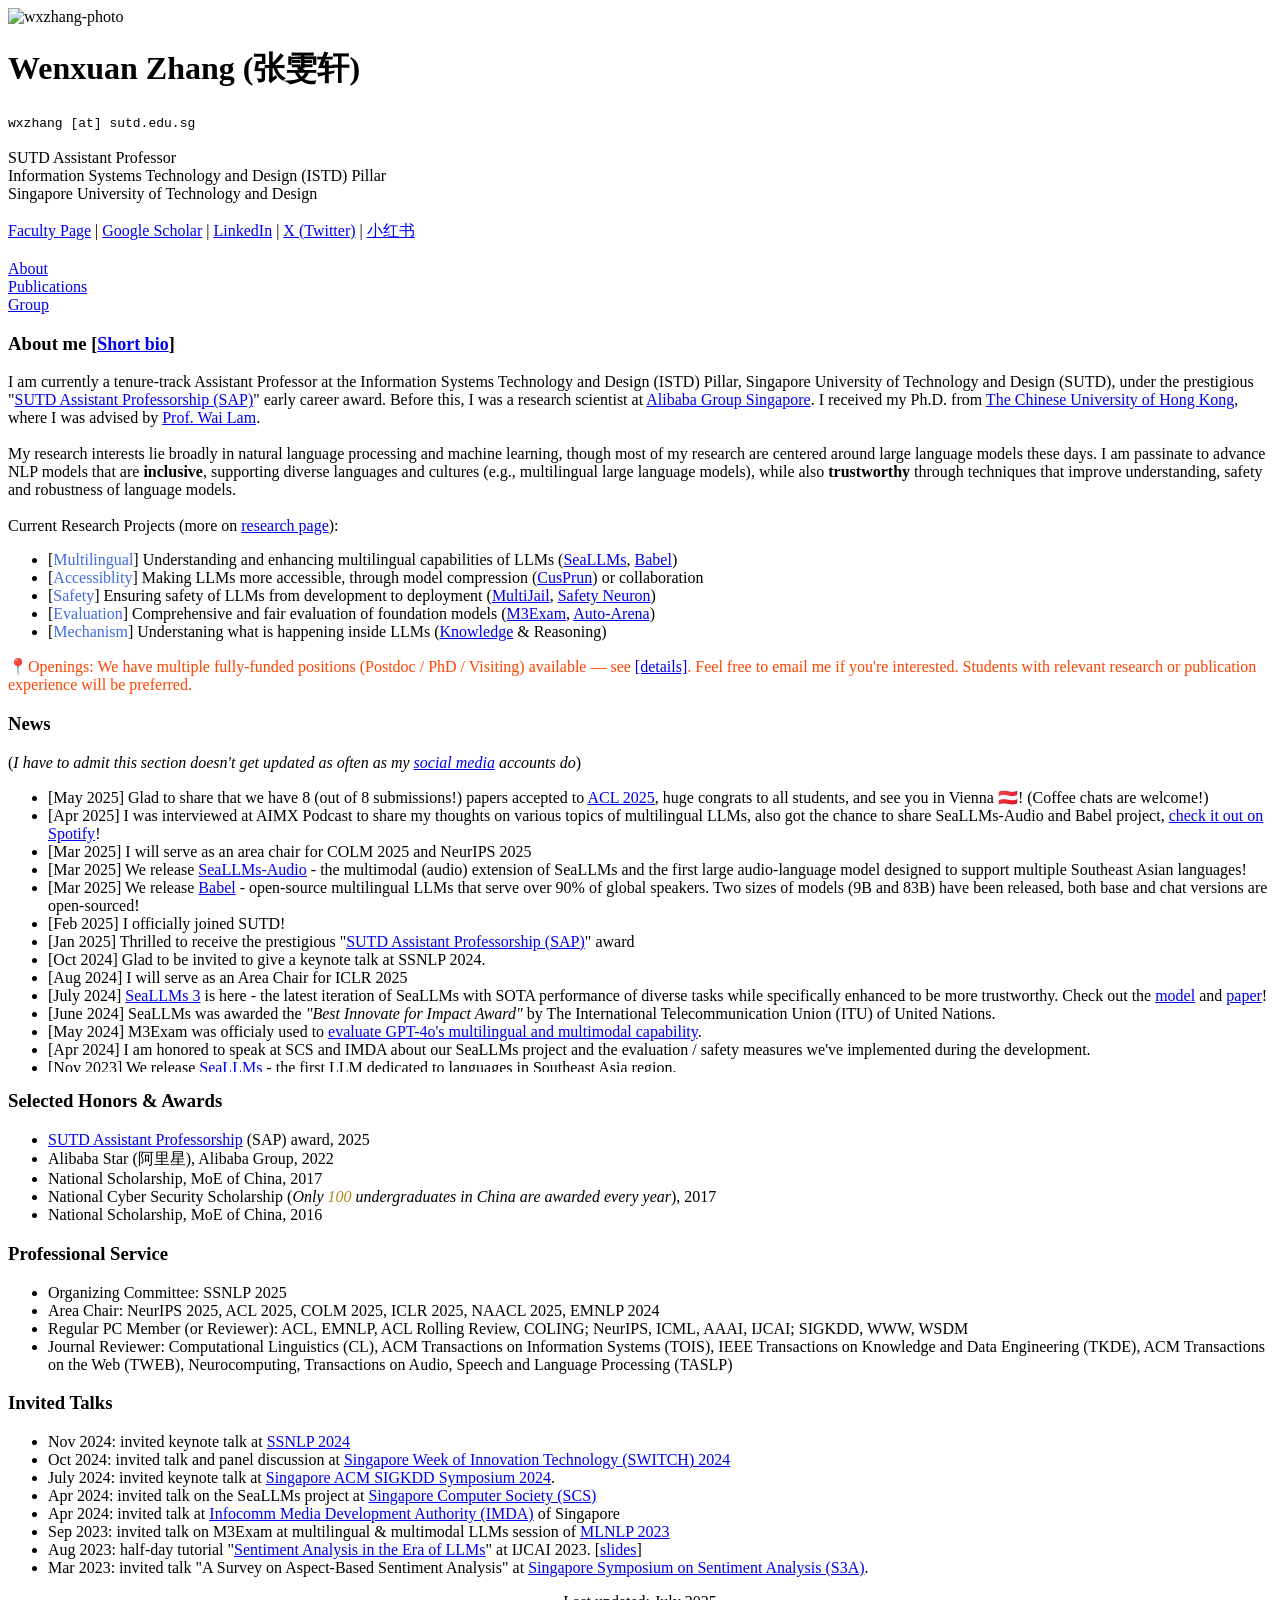
==== index.html @ e1f98baa "update" ====
<!DOCTYPE html>
<html lang="en">

<!-- 
The design of this website is based on https://nlp.stanford.edu/~johnhew/ and modified by Wenxuan Zhang (isakzhang AT gmail).
PLS ask for permission & add a link to this website before you directly copy and apply to yours 
-->

<head>
  <meta charset="UTF-8">
  <meta name="viewport" content="width=device-width, initial-scale=1.0">

  <title> Wenxuan Zhang's Homepage </title>
  <!-- link rel="icon" href="images/nlp_logo.jpg" / -->
  <meta name="author" content="Wenxuan Zhang">
  <meta name="keywords" content="Wenxuan Zhang, 张雯轩, Wenxuan Zhang CUHK, Isaac, NLP, Wenxuan Zhang Isaac">
  <meta name="robots" content="index,follow">
  <meta name="description" content="Homepage of Wenxuan Zhang">
  <link rel="stylesheet" href="./styles.css">
  <link href='https://fonts.googleapis.com/css?family=PT+Serif:400,700,400italic' rel='stylesheet' type='text/css'>
  <link rel="stylesheet" href="https://fonts.googleapis.com/icon?family=Material+Icons">

  <!-- Google tag (gtag.js) -->
  <script async src="https://www.googletagmanager.com/gtag/js?id=UA-134238626-1"></script>
  <script src="https://ajax.googleapis.com/ajax/libs/jquery/3.6.0/jquery.min.js"></script>
  <script>
    window.dataLayer = window.dataLayer || [];
    function gtag(){dataLayer.push(arguments);}
    gtag('js', new Date());
    gtag('config', 'UA-134238626-1');
  </script>
</head>

<body>
  <div class="container content"> 
  <main>
  <div class="home">

  <div class="mini-intro">
  <img class="avatar" src="img/wxzhang-2025-square.jpg" alt="wxzhang-photo">

  <h1 id="wxzhang">Wenxuan Zhang <span style="font-family:STFangsong">(张雯轩)</span></h1>
  
  <code class="language-plaintext highlighter-rouge">wxzhang [at] sutd.edu.sg</code>
  <br>
  <br>SUTD Assistant Professor
  <br>Information Systems Technology and Design (ISTD) Pillar
  <br>Singapore University of Technology and Design

  <br><br><a href="https://www.sutd.edu.sg/profile/zhang-wenxuan">Faculty Page</a> | <a href="https://scholar.google.com/citations?user=tr7MWA4AAAAJ&hl=en">Google Scholar</a> | <a href="https://www.linkedin.com/in/wenxuan-zhang-608b88153/">LinkedIn</a> | <a href="https://x.com/Wenxuan__Zhang">X (Twitter)</a> | <a href="https://www.xiaohongshu.com/user/profile/64c1d8c40000000014038c63"><span style="font-family:STFangsong">小红书</span></a>

  <br><br>
  <!-- 
  <br>Quick jumps: [<a href="#bio">Short Bio</a>] [<a href="#pub">Publications</a>] [<a href="#awards">Honors</a>] [<a href="#professional">Service</a>] [<a href="#teaching">Teaching&Talk</a>]
  -->

  <!--Navigation bar-->
  <div id="menu">
    <div>
      <a href="index.html">About</a>
    </div>
    <div>
      <a href="research.html">Publications</a>
    </div>
    <div>
      <a href="group.html">Group</a>
    </div>
    <script>
      $(function () {
        const current = window.location.pathname.split("/");
        $('#menu div a').each(function(){
          const $this = $(this);
          // if the current path is like this link, make it active
          if (current.indexOf($this.attr("href")) !== -1) {
            $this.parent().addClass("now");
          }
        })
      });
    </script>
  </div>
  <!--end of Navigation bar-->
  
  <h3><a name="bio"></a>About me <font size="4.5">[<a href="./bio.html">Short bio</a>]</font></h3>
  I am currently a tenure-track Assistant Professor at the Information Systems Technology and Design (ISTD) Pillar, Singapore University of Technology and Design (SUTD), under the prestigious "<a href=https://www.sutd.edu.sg/about/careers/assistant-professorships/sutd-assistant-professorships>SUTD Assistant Professorship (SAP)</a>" early career award. Before this, I was a research scientist at <a href="https://www.alibabagroup.com/en-US/">Alibaba Group Singapore</a>. I received my Ph.D. from <a href="https://www.cuhk.edu.hk/">The Chinese University of Hong Kong</a>, where I was advised by <a href="http://www1.se.cuhk.edu.hk/~textmine/">Prof. Wai Lam</a>.

  <br><br>My research interests lie broadly in natural language processing and machine learning, though most of my research are centered around large language models these days. 
  I am passinate to advance NLP models that are <strong>inclusive</strong>, supporting diverse languages and cultures (e.g., multilingual large language models), while also <strong>trustworthy</strong> through techniques that improve understanding, safety and robustness of language models. 
  <!--I am passionate about ensuring NLP benefits people equally by making systems accessible, controllable and reliable.-->

  <br><br>Current Research Projects (more on <a href="https://isakzhang.github.io/research.html">research page</a>):
  <ul>
    <li>
      [<span style="color:royalblue;">Multilingual</span>] Understanding and enhancing multilingual capabilities of LLMs (<a href="https://damo-nlp-sg.github.io/SeaLLMs/">SeaLLMs</a>, <a href="https://babel-llm.github.io/babel-llm//">Babel</a>)
    </li>
    <li> 
      [<span style="color:royalblue;">Accessiblity</span>] Making LLMs more accessible, through model compression (<a href="https://arxiv.org/abs/2506.02561">CusPrun</a>) or collaboration
    </li>
    <li> 
      [<span style="color:royalblue;">Safety</span>] Ensuring safety of LLMs from development to deployment (<a href="https://arxiv.org/abs/2310.06474">MultiJail</a>, <a href="https://openreview.net/forum?id=yR47RmND1m">Safety Neuron</a>)
    </li>
    <li> 
      [<span style="color:royalblue;">Evaluation</span>] Comprehensive and fair evaluation of foundation models (<a href="https://arxiv.org/pdf/2306.05179.pdf">M3Exam</a>, <a href="https://auto-arena.github.io/">Auto-Arena</a>)
    </li>
    <li> 
      [<span style="color:royalblue;">Mechanism</span>] Understaning what is happening inside LLMs (<a href="https://arxiv.org/abs/2505.17260">Knowledge</a> & Reasoning) 
    </li>
    <!-- <li> Sentiment and opinion understanding: how well do LLMs understand human's subjective feeling </li> -->
  </ul>

  📍<span style="color:orangered;">Openings: We have multiple fully-funded positions (Postdoc / PhD / Visiting) available — see <a href="https://isakzhang.github.io/getinvolved.html">[details]</a>. Feel free to email me if you're interested. Students with relevant research or publication experience will be preferred.</span>


  <h3 id="news">News</h3>
  (<i>I have to admit this section doesn't get updated as often as my <a href="https://www.linkedin.com/in/wenxuan-zhang-608b88153/">social media</a> accounts do</i>)
  <div style="max-height: 300px; overflow-y: auto;">
    <ul>
      <li>[May 2025] Glad to share that we have 8 (out of 8 submissions!) papers accepted to <a href="https://2025.aclweb.org/">ACL 2025</a>, huge congrats to all students, and see you in Vienna 🇦🇹! (Coffee chats are welcome!)
      <li>[Apr 2025] I was interviewed at AIMX Podcast to share my thoughts on various topics of multilingual LLMs, also got the chance to share SeaLLMs-Audio and Babel project, <a href="https://open.spotify.com/episode/5BKRSUdU1jh3dGzCVeEUf7">check it out on Spotify</a>!
      <li>[Mar 2025] I will serve as an area chair for COLM 2025 and NeurIPS 2025
      <li>[Mar 2025] We release <a href="https://damo-nlp-sg.github.io/SeaLLMs-Audio/">SeaLLMs-Audio</a> - the multimodal (audio) extension of SeaLLMs and the first large audio-language model designed to support multiple Southeast Asian languages!
      <li>[Mar 2025] We release <a href="https://babel-llm.github.io/babel-llm//">Babel</a> - open-source multilingual LLMs that serve over 90% of global speakers. Two sizes of models (9B and 83B) have been released, both base and chat versions are open-sourced!
      <li>[Feb 2025] I officially joined SUTD!
      <li>[Jan 2025] Thrilled to receive the prestigious "<a href="https://www.sutd.edu.sg/about/careers/assistant-professorships/sutd-assistant-professorships">SUTD Assistant Professorship (SAP)</a>" award</li>
      <li>[Oct 2024] Glad to be invited to give a keynote talk at SSNLP 2024.</li>
      <li>[Aug 2024] I will serve as an Area Chair for ICLR 2025</li>
      <li>[July 2024] <a href="https://huggingface.co/collections/SeaLLMs/seallms-v3-668f3a52e1e6fbaad5752cdb">SeaLLMs 3</a> is here - the latest iteration of SeaLLMs with SOTA performance of diverse tasks while specifically enhanced to be more trustworthy. Check out the <a href="https://huggingface.co/collections/SeaLLMs/seallms-v3-668f3a52e1e6fbaad5752cdb">model</a> and <a href="https://arxiv.org/abs/2407.19672">paper</a>!</li>
      <li>[June 2024] SeaLLMs was awarded the <i>"Best Innovate for Impact Award"</i> by The International Telecommunication Union (ITU) of United Nations.</li>
      <li>[May 2024] M3Exam was officialy used to <a href="https://openai.com/index/hello-gpt-4o/">evaluate GPT-4o's multilingual and multimodal capability</a>.</li>
      <li>[Apr 2024] I am honored to speak at SCS and IMDA about our SeaLLMs project and the evaluation / safety measures we've implemented during the development. </li>
      <!--<li>[Jan 2024] Two papers accepted to ICLR 2024: <a href="https://arxiv.org/abs/2310.06474">multilingual jailbreak challenge</a> & <a href="https://arxiv.org/abs/2311.00262">plug-and-play policy planner for LLM-based dialog agent.</a></li>-->
      <li>[Nov 2023] We release <a href="https://github.com/DAMO-NLP-SG/SeaLLMs">SeaLLMs</a> - the first LLM dedicated to languages in Southeast Asia region.</li>
      <!--
      <li><span style="color:#B08519">[Sep 2023]</span> Two papers accepted to NeurIPS 2023.</li>
      <li><span style="color:#B08519">[June 2023]</span> We release <strong>M3Exam</strong>, a novel benchmark sourced from real and official human exam questions for evaluating LLMs in a multilingual, multimodal, and multilevel context. <a href="https://arxiv.org/pdf/2306.05179.pdf">[paper]</a> <a href="https://github.com/DAMO-NLP-SG/M3Exam">[data]</a></li>
      <li><span style="color:#B08519">[May 2023]</span> We conducted a reality check on current large language models for various sentiment analysis tasks, the <a href="https://arxiv.org/abs/2305.15005">paper</a> is available on arXiv now.</li> -->
      <!-- <li><span style="color:#B08519">[Apr 2023]</span> Our tutorial "Sentiment Analysis and Beyond in the Era of Enlarged Language Models" was accepted to IJCAI-2023. Check it <a href="https://isakzhang.github.io/talks/ijcai23-sentiment-tutorial.html">here</a>!</li> -->
    </ul>
  </div>


  <h3><a name="awards"></a>Selected Honors & Awards</h3>
  <ul>
    <li> <a href="https://www.sutd.edu.sg/about/careers/assistant-professorships/sutd-assistant-professorships">SUTD Assistant Professorship</a> (SAP) award, 2025</li>
    <li> Alibaba Star (阿里星), Alibaba Group, 2022</li>
    <li> National Scholarship, MoE of China, 2017</li>
    <li> National Cyber Security Scholarship (<i>Only <span style="color:#B08519">100</span> undergraduates in China are awarded every year</i>), 2017</li>
    <li> National Scholarship, MoE of China, 2016</li>
  </ul>


  <h3><a name="professional"></a>Professional Service</h3>
  <ul>
    <li> Organizing Committee: SSNLP 2025 </li>
    <li> Area Chair: NeurIPS 2025, ACL 2025, COLM 2025, ICLR 2025, NAACL 2025, EMNLP 2024 </li>
    <li> Regular PC Member (or Reviewer): ACL, EMNLP, ACL Rolling Review, COLING; NeurIPS, ICML, AAAI, IJCAI; SIGKDD, WWW, WSDM
    <li> Journal Reviewer: Computational Linguistics (CL), ACM Transactions on Information Systems (TOIS), IEEE Transactions on Knowledge and Data Engineering (TKDE), ACM Transactions on the Web (TWEB), Neurocomputing, Transactions on Audio, Speech and Language Processing (TASLP) </li>
  </ul>

  <h3><a name="talks"></a>Invited Talks</h3>
  <ul>
    <li>Nov 2024: invited keynote talk at <a href="https://wing-nus.github.io/SSNLP-2024/">SSNLP 2024</a></li>
    <li>Oct 2024: invited talk and panel discussion at <a href="https://www.switchsg.org/">Singapore Week of Innovation Technology (SWITCH) 2024</a></li>
    <li>July 2024: invited keynote talk at <a href="https://kdd.sg/singapore-acm-sigkdd-symposium-2024/">Singapore ACM SIGKDD Symposium 2024</a>.</li>
    <li>Apr 2024: invited talk on the SeaLLMs project at <a href="https://www.scs.org.sg/events/details/transforming-analytics-with-gen-ai-and-site-visit-to-ibm">Singapore Computer Society (SCS)</a>
    <li> Apr 2024: invited talk at <a href="https://www.imda.gov.sg/activities/activities-catalogue/technical-sharing-session-on-ai-safety"> Infocomm Media Development Authority (IMDA)</a> of Singapore</li>
    <li> Sep 2023: invited talk on M3Exam at multilingual & multimodal LLMs session of <a href="http://mlnlp.world/mlnlp2023/">MLNLP 2023</a></li>
    <li> Aug 2023: half-day tutorial "<a href="https://isakzhang.github.io/talks/ijcai23-sentiment-tutorial.html">Sentiment Analysis in the Era of LLMs</a>" at IJCAI 2023. [<a href="https://docs.google.com/presentation/d/1fjH6ZxfCPtJPI1eU8eqhG9qdS1w3DPwxrYG6-SRmCMU/edit?usp=sharing">slides</a>]</li>
    <li> Mar 2023: invited talk "A Survey on Aspect-Based Sentiment Analysis" at <a href="https://s3a.sentic.net/">Singapore Symposium
      on Sentiment Analysis (S3A)</a>.</li>
    <!--
    <li> Guest lecture "<i>Neural models for text</i>" for SEEM5680 Text Mining Models and Applications at CUHK</li>
    <li> TA for ECLT5810 E-Commerce Data Mining Technique (for Msc, 2018-19 Spring, 2020-2021 Spring) </li>
    <li> TA for SEEM3440 Operations Research II (for UG, 2020 Fall)</li>
    <li> TA for SEEM3460/ESTR3504 Computer Processing System Concepts (for UG, 2018-19 Fall, 2019-2020 Fall, 2020-2021 Fall)</li>
    -->
  </ul>
</div>


<div id='footer'>
  <p style="text-align:center;">Last updated: July 2025</p>
</div>

</body>

</html>
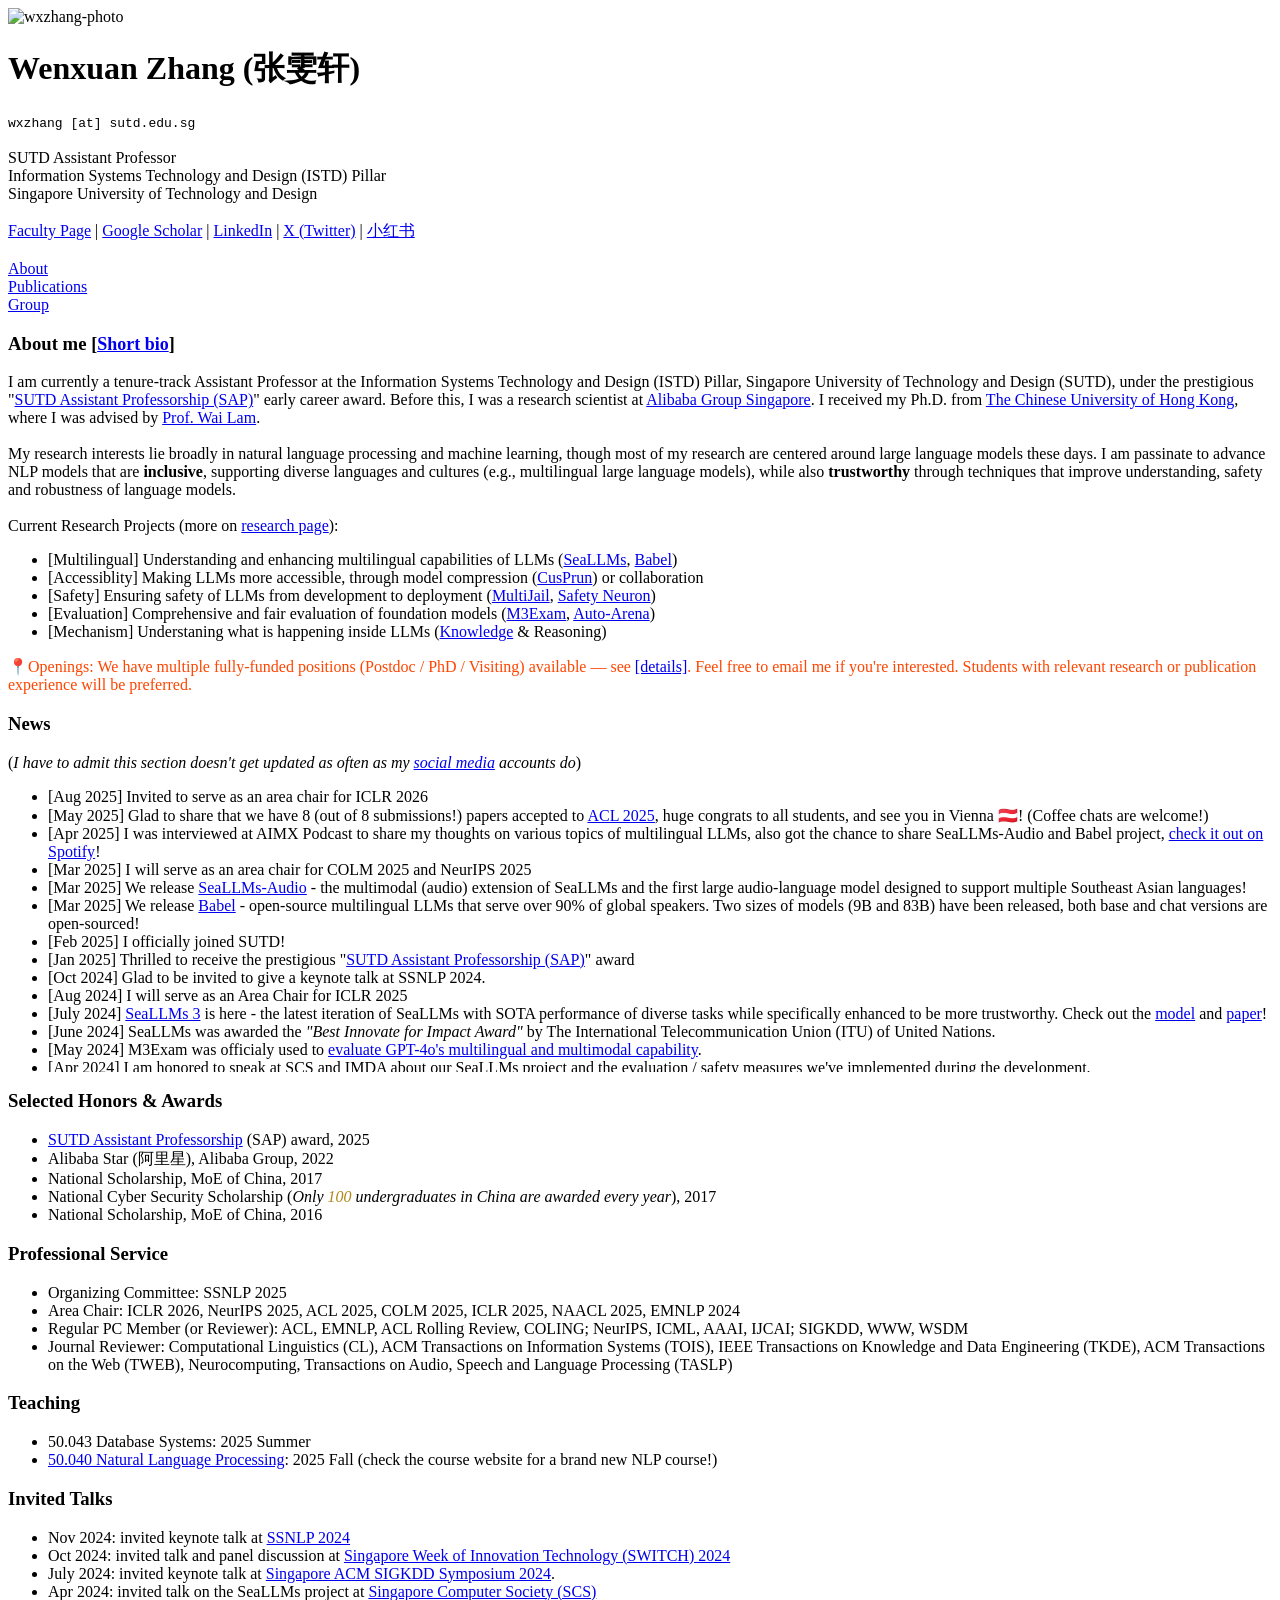
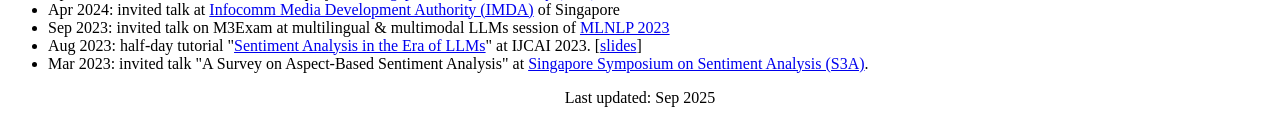
==== commit 7bbcfe7b: "update" ====
--- a/index.html
+++ b/index.html
@@ -90,19 +90,19 @@
   <br><br>Current Research Projects (more on <a href="https://isakzhang.github.io/research.html">research page</a>):
   <ul>
     <li>
-      [<span style="color:royalblue;">Multilingual</span>] Understanding and enhancing multilingual capabilities of LLMs (<a href="https://damo-nlp-sg.github.io/SeaLLMs/">SeaLLMs</a>, <a href="https://babel-llm.github.io/babel-llm//">Babel</a>)
+      [Multilingual] Understanding and enhancing multilingual capabilities of LLMs (<a href="https://damo-nlp-sg.github.io/SeaLLMs/">SeaLLMs</a>, <a href="https://babel-llm.github.io/babel-llm//">Babel</a>)
     </li>
     <li> 
-      [<span style="color:royalblue;">Accessiblity</span>] Making LLMs more accessible, through model compression (<a href="https://arxiv.org/abs/2506.02561">CusPrun</a>) or collaboration
+      [Accessiblity] Making LLMs more accessible, through model compression (<a href="https://arxiv.org/abs/2506.02561">CusPrun</a>) or collaboration
     </li>
     <li> 
-      [<span style="color:royalblue;">Safety</span>] Ensuring safety of LLMs from development to deployment (<a href="https://arxiv.org/abs/2310.06474">MultiJail</a>, <a href="https://openreview.net/forum?id=yR47RmND1m">Safety Neuron</a>)
+      [Safety] Ensuring safety of LLMs from development to deployment (<a href="https://arxiv.org/abs/2310.06474">MultiJail</a>, <a href="https://openreview.net/forum?id=yR47RmND1m">Safety Neuron</a>)
     </li>
     <li> 
-      [<span style="color:royalblue;">Evaluation</span>] Comprehensive and fair evaluation of foundation models (<a href="https://arxiv.org/pdf/2306.05179.pdf">M3Exam</a>, <a href="https://auto-arena.github.io/">Auto-Arena</a>)
+      [Evaluation] Comprehensive and fair evaluation of foundation models (<a href="https://arxiv.org/pdf/2306.05179.pdf">M3Exam</a>, <a href="https://auto-arena.github.io/">Auto-Arena</a>)
     </li>
     <li> 
-      [<span style="color:royalblue;">Mechanism</span>] Understaning what is happening inside LLMs (<a href="https://arxiv.org/abs/2505.17260">Knowledge</a> & Reasoning) 
+      [Mechanism] Understaning what is happening inside LLMs (<a href="https://arxiv.org/abs/2505.17260">Knowledge</a> & Reasoning) 
     </li>
     <!-- <li> Sentiment and opinion understanding: how well do LLMs understand human's subjective feeling </li> -->
   </ul>
@@ -114,6 +114,7 @@
   (<i>I have to admit this section doesn't get updated as often as my <a href="https://www.linkedin.com/in/wenxuan-zhang-608b88153/">social media</a> accounts do</i>)
   <div style="max-height: 300px; overflow-y: auto;">
     <ul>
+      <li>[Aug 2025] Invited to serve as an area chair for ICLR 2026
       <li>[May 2025] Glad to share that we have 8 (out of 8 submissions!) papers accepted to <a href="https://2025.aclweb.org/">ACL 2025</a>, huge congrats to all students, and see you in Vienna 🇦🇹! (Coffee chats are welcome!)
       <li>[Apr 2025] I was interviewed at AIMX Podcast to share my thoughts on various topics of multilingual LLMs, also got the chance to share SeaLLMs-Audio and Babel project, <a href="https://open.spotify.com/episode/5BKRSUdU1jh3dGzCVeEUf7">check it out on Spotify</a>!
       <li>[Mar 2025] I will serve as an area chair for COLM 2025 and NeurIPS 2025
@@ -151,9 +152,15 @@
   <h3><a name="professional"></a>Professional Service</h3>
   <ul>
     <li> Organizing Committee: SSNLP 2025 </li>
-    <li> Area Chair: NeurIPS 2025, ACL 2025, COLM 2025, ICLR 2025, NAACL 2025, EMNLP 2024 </li>
+    <li> Area Chair: ICLR 2026, NeurIPS 2025, ACL 2025, COLM 2025, ICLR 2025, NAACL 2025, EMNLP 2024 </li>
     <li> Regular PC Member (or Reviewer): ACL, EMNLP, ACL Rolling Review, COLING; NeurIPS, ICML, AAAI, IJCAI; SIGKDD, WWW, WSDM
     <li> Journal Reviewer: Computational Linguistics (CL), ACM Transactions on Information Systems (TOIS), IEEE Transactions on Knowledge and Data Engineering (TKDE), ACM Transactions on the Web (TWEB), Neurocomputing, Transactions on Audio, Speech and Language Processing (TASLP) </li>
+  </ul>
+
+  <h3><a name="teaching"></a>Teaching</h3>
+  <ul>
+    <li>50.043 Database Systems: 2025 Summer</li>
+    <li><a href="https://isakzhang.github.io/courses/50040-nlp.html">50.040 Natural Language Processing</a>: 2025 Fall (check the course website for a brand new NLP course!)</li>
   </ul>
 
   <h3><a name="talks"></a>Invited Talks</h3>
@@ -178,7 +185,7 @@
 
 
 <div id='footer'>
-  <p style="text-align:center;">Last updated: July 2025</p>
+  <p style="text-align:center;">Last updated: Sep 2025</p>
 </div>
 
 </body>
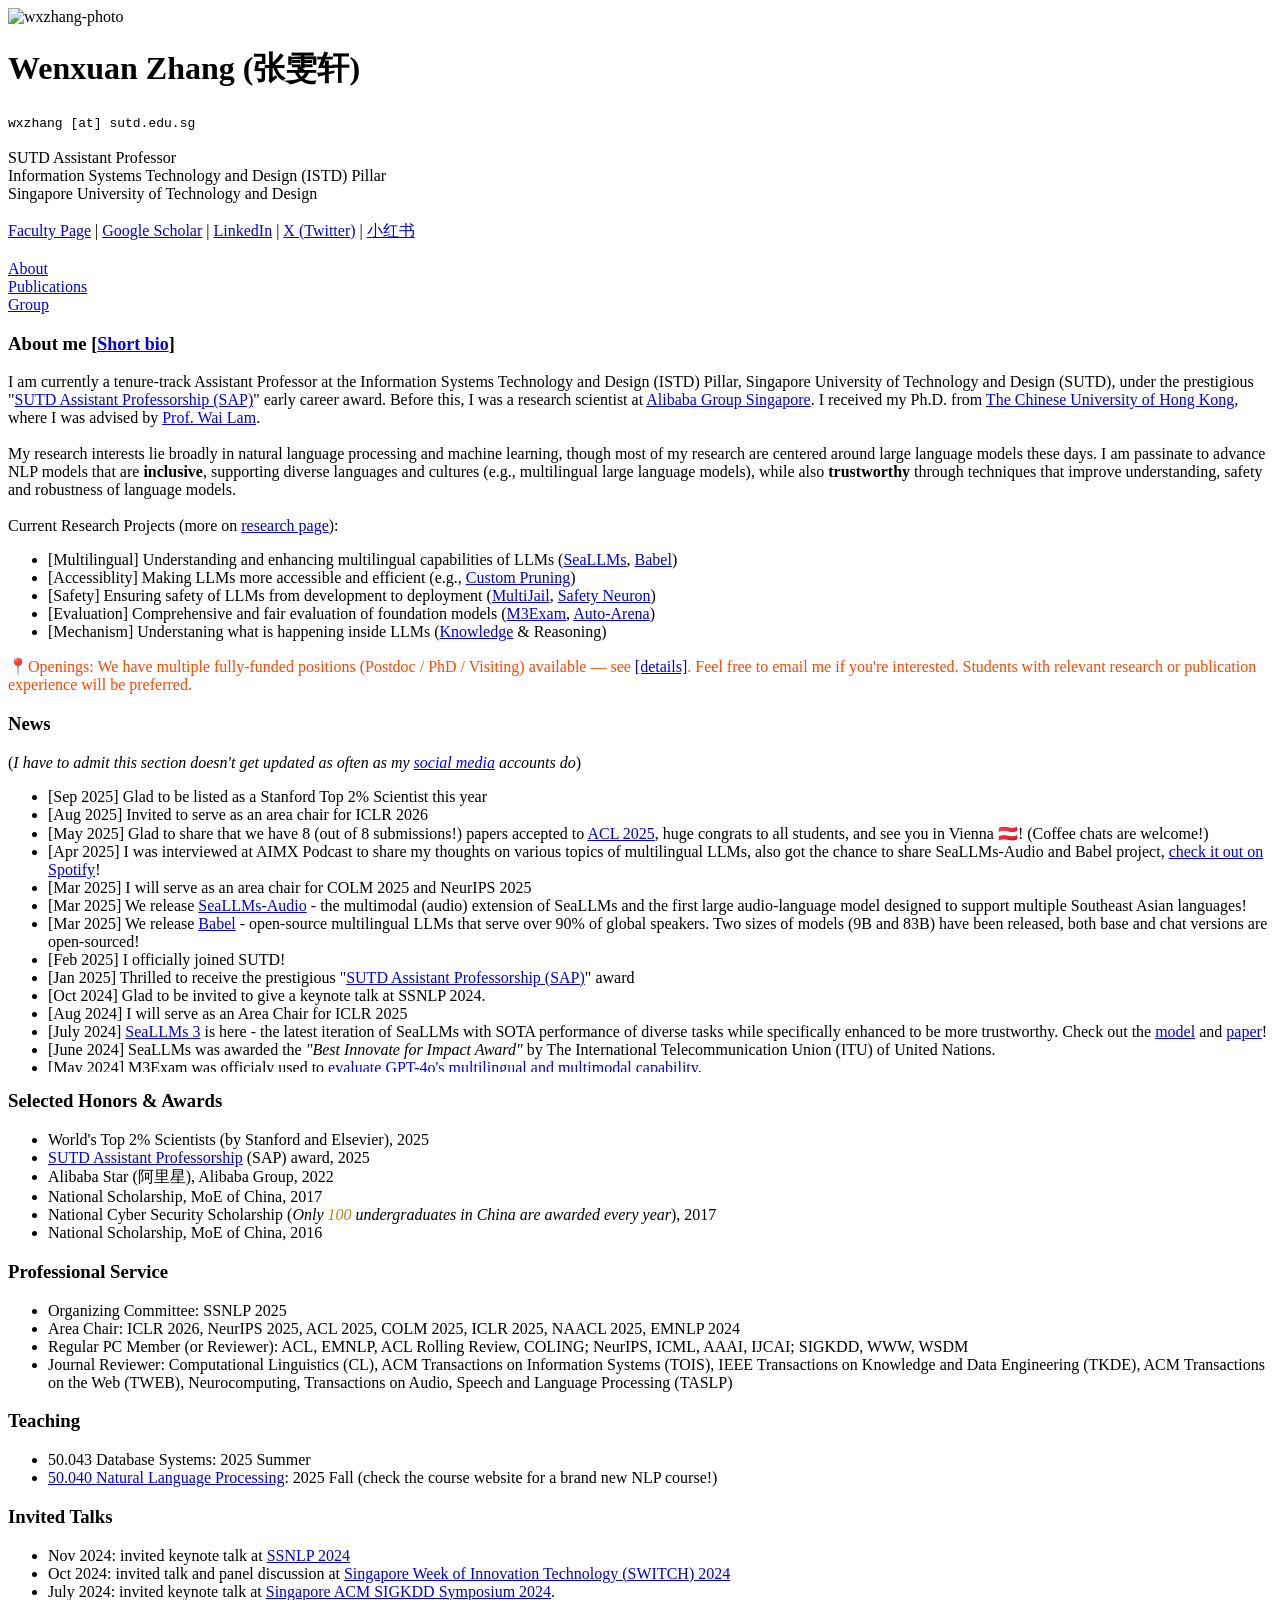
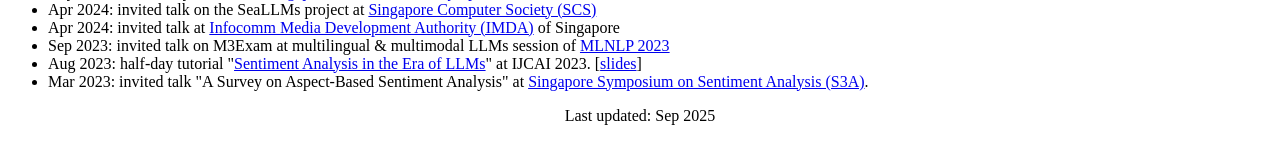
==== commit 907fc9b2: "update" ====
--- a/index.html
+++ b/index.html
@@ -93,7 +93,7 @@
       [Multilingual] Understanding and enhancing multilingual capabilities of LLMs (<a href="https://damo-nlp-sg.github.io/SeaLLMs/">SeaLLMs</a>, <a href="https://babel-llm.github.io/babel-llm//">Babel</a>)
     </li>
     <li> 
-      [Accessiblity] Making LLMs more accessible, through model compression (<a href="https://arxiv.org/abs/2506.02561">CusPrun</a>) or collaboration
+      [Accessiblity] Making LLMs more accessible and efficient (e.g., <a href="https://arxiv.org/abs/2506.02561">Custom Pruning</a>)
     </li>
     <li> 
       [Safety] Ensuring safety of LLMs from development to deployment (<a href="https://arxiv.org/abs/2310.06474">MultiJail</a>, <a href="https://openreview.net/forum?id=yR47RmND1m">Safety Neuron</a>)
@@ -114,6 +114,7 @@
   (<i>I have to admit this section doesn't get updated as often as my <a href="https://www.linkedin.com/in/wenxuan-zhang-608b88153/">social media</a> accounts do</i>)
   <div style="max-height: 300px; overflow-y: auto;">
     <ul>
+      <li>[Sep 2025] Glad to be listed as a Stanford Top 2% Scientist this year
       <li>[Aug 2025] Invited to serve as an area chair for ICLR 2026
       <li>[May 2025] Glad to share that we have 8 (out of 8 submissions!) papers accepted to <a href="https://2025.aclweb.org/">ACL 2025</a>, huge congrats to all students, and see you in Vienna 🇦🇹! (Coffee chats are welcome!)
       <li>[Apr 2025] I was interviewed at AIMX Podcast to share my thoughts on various topics of multilingual LLMs, also got the chance to share SeaLLMs-Audio and Babel project, <a href="https://open.spotify.com/episode/5BKRSUdU1jh3dGzCVeEUf7">check it out on Spotify</a>!
@@ -141,6 +142,7 @@
 
   <h3><a name="awards"></a>Selected Honors & Awards</h3>
   <ul>
+    <li> World's Top 2% Scientists (by Stanford and Elsevier), 2025 </li>
     <li> <a href="https://www.sutd.edu.sg/about/careers/assistant-professorships/sutd-assistant-professorships">SUTD Assistant Professorship</a> (SAP) award, 2025</li>
     <li> Alibaba Star (阿里星), Alibaba Group, 2022</li>
     <li> National Scholarship, MoE of China, 2017</li>
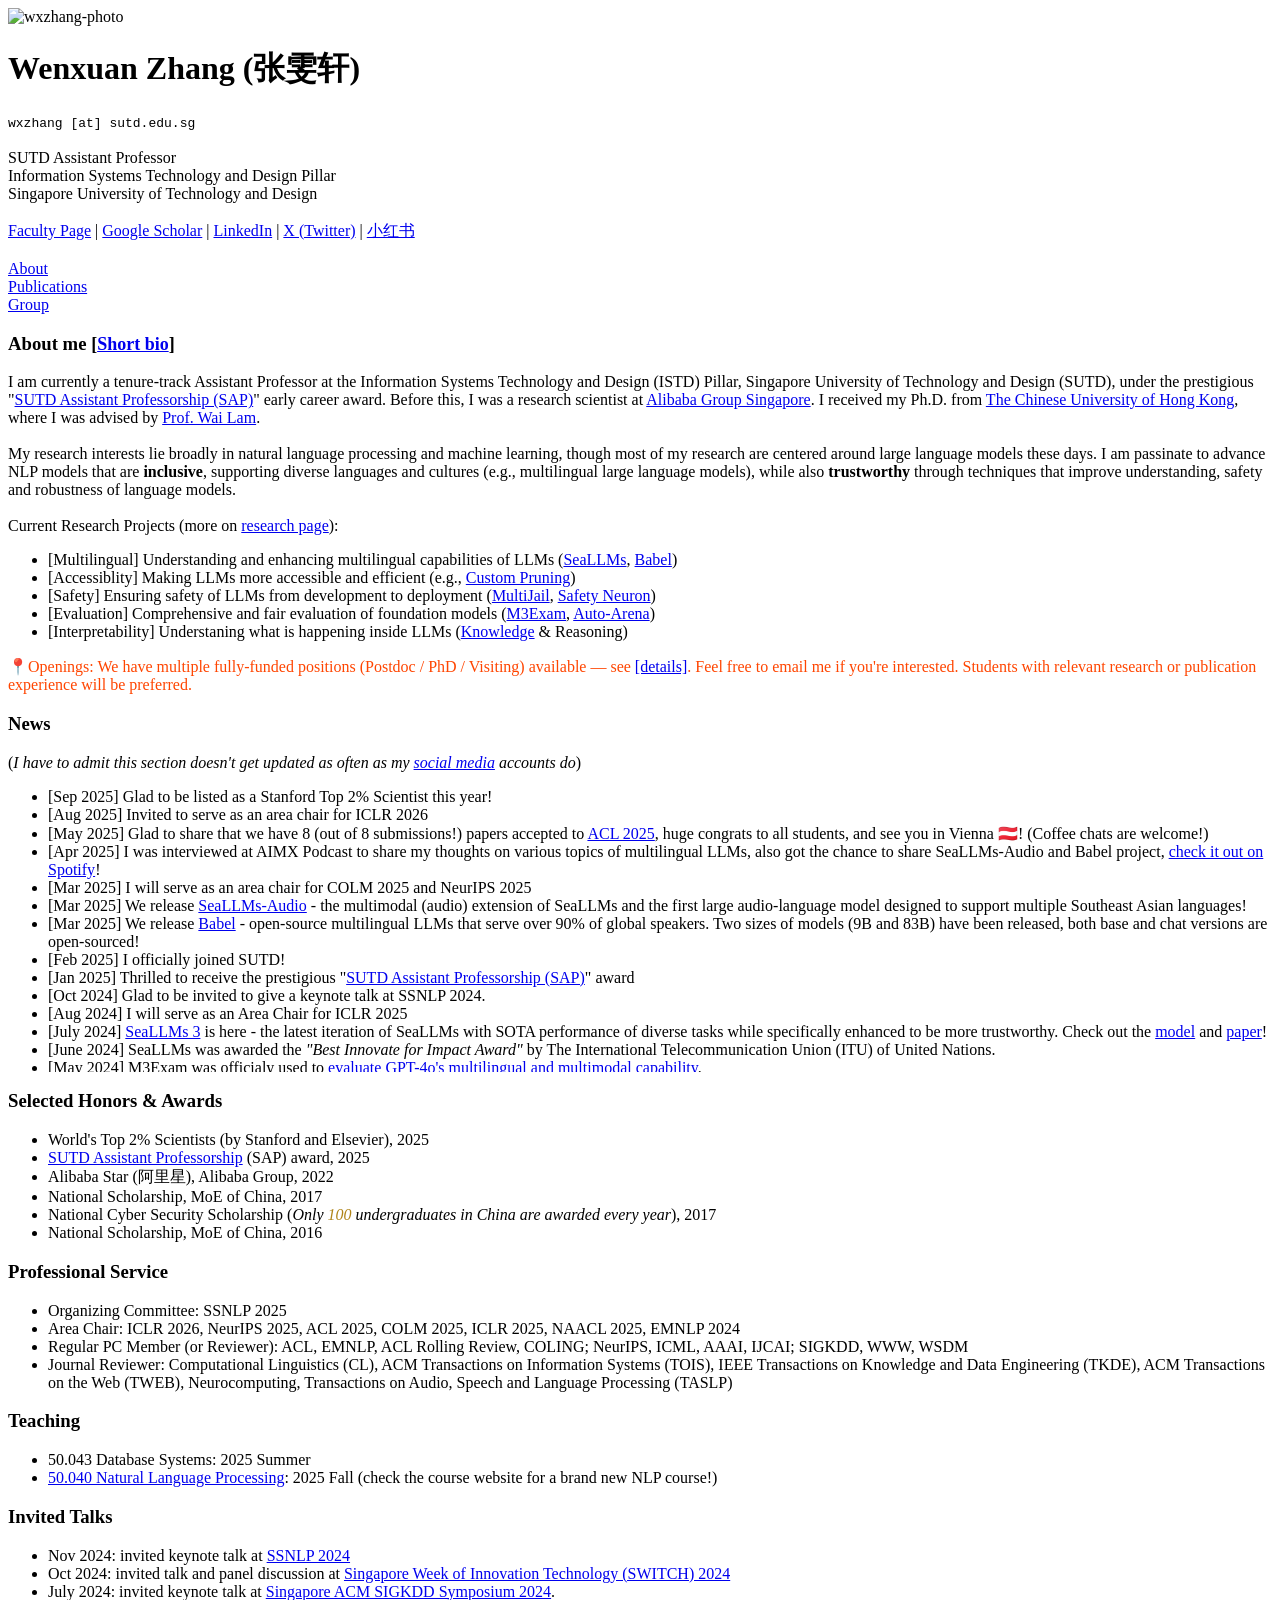
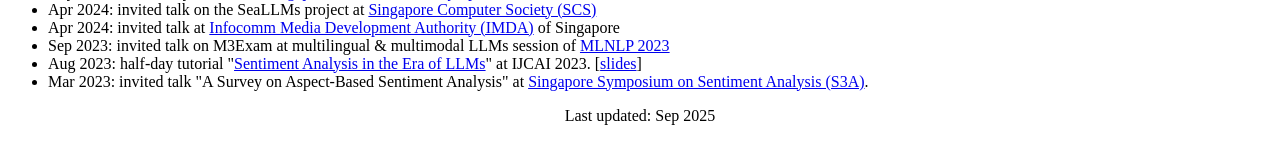
==== commit df139383: "update" ====
--- a/index.html
+++ b/index.html
@@ -44,7 +44,7 @@
   <code class="language-plaintext highlighter-rouge">wxzhang [at] sutd.edu.sg</code>
   <br>
   <br>SUTD Assistant Professor
-  <br>Information Systems Technology and Design (ISTD) Pillar
+  <br>Information Systems Technology and Design Pillar
   <br>Singapore University of Technology and Design
 
   <br><br><a href="https://www.sutd.edu.sg/profile/zhang-wenxuan">Faculty Page</a> | <a href="https://scholar.google.com/citations?user=tr7MWA4AAAAJ&hl=en">Google Scholar</a> | <a href="https://www.linkedin.com/in/wenxuan-zhang-608b88153/">LinkedIn</a> | <a href="https://x.com/Wenxuan__Zhang">X (Twitter)</a> | <a href="https://www.xiaohongshu.com/user/profile/64c1d8c40000000014038c63"><span style="font-family:STFangsong">小红书</span></a>
@@ -102,7 +102,7 @@
       [Evaluation] Comprehensive and fair evaluation of foundation models (<a href="https://arxiv.org/pdf/2306.05179.pdf">M3Exam</a>, <a href="https://auto-arena.github.io/">Auto-Arena</a>)
     </li>
     <li> 
-      [Mechanism] Understaning what is happening inside LLMs (<a href="https://arxiv.org/abs/2505.17260">Knowledge</a> & Reasoning) 
+      [Interpretability] Understaning what is happening inside LLMs (<a href="https://arxiv.org/abs/2505.17260">Knowledge</a> & Reasoning) 
     </li>
     <!-- <li> Sentiment and opinion understanding: how well do LLMs understand human's subjective feeling </li> -->
   </ul>
@@ -114,7 +114,7 @@
   (<i>I have to admit this section doesn't get updated as often as my <a href="https://www.linkedin.com/in/wenxuan-zhang-608b88153/">social media</a> accounts do</i>)
   <div style="max-height: 300px; overflow-y: auto;">
     <ul>
-      <li>[Sep 2025] Glad to be listed as a Stanford Top 2% Scientist this year
+      <li>[Sep 2025] Glad to be listed as a Stanford Top 2% Scientist this year!
       <li>[Aug 2025] Invited to serve as an area chair for ICLR 2026
       <li>[May 2025] Glad to share that we have 8 (out of 8 submissions!) papers accepted to <a href="https://2025.aclweb.org/">ACL 2025</a>, huge congrats to all students, and see you in Vienna 🇦🇹! (Coffee chats are welcome!)
       <li>[Apr 2025] I was interviewed at AIMX Podcast to share my thoughts on various topics of multilingual LLMs, also got the chance to share SeaLLMs-Audio and Babel project, <a href="https://open.spotify.com/episode/5BKRSUdU1jh3dGzCVeEUf7">check it out on Spotify</a>!
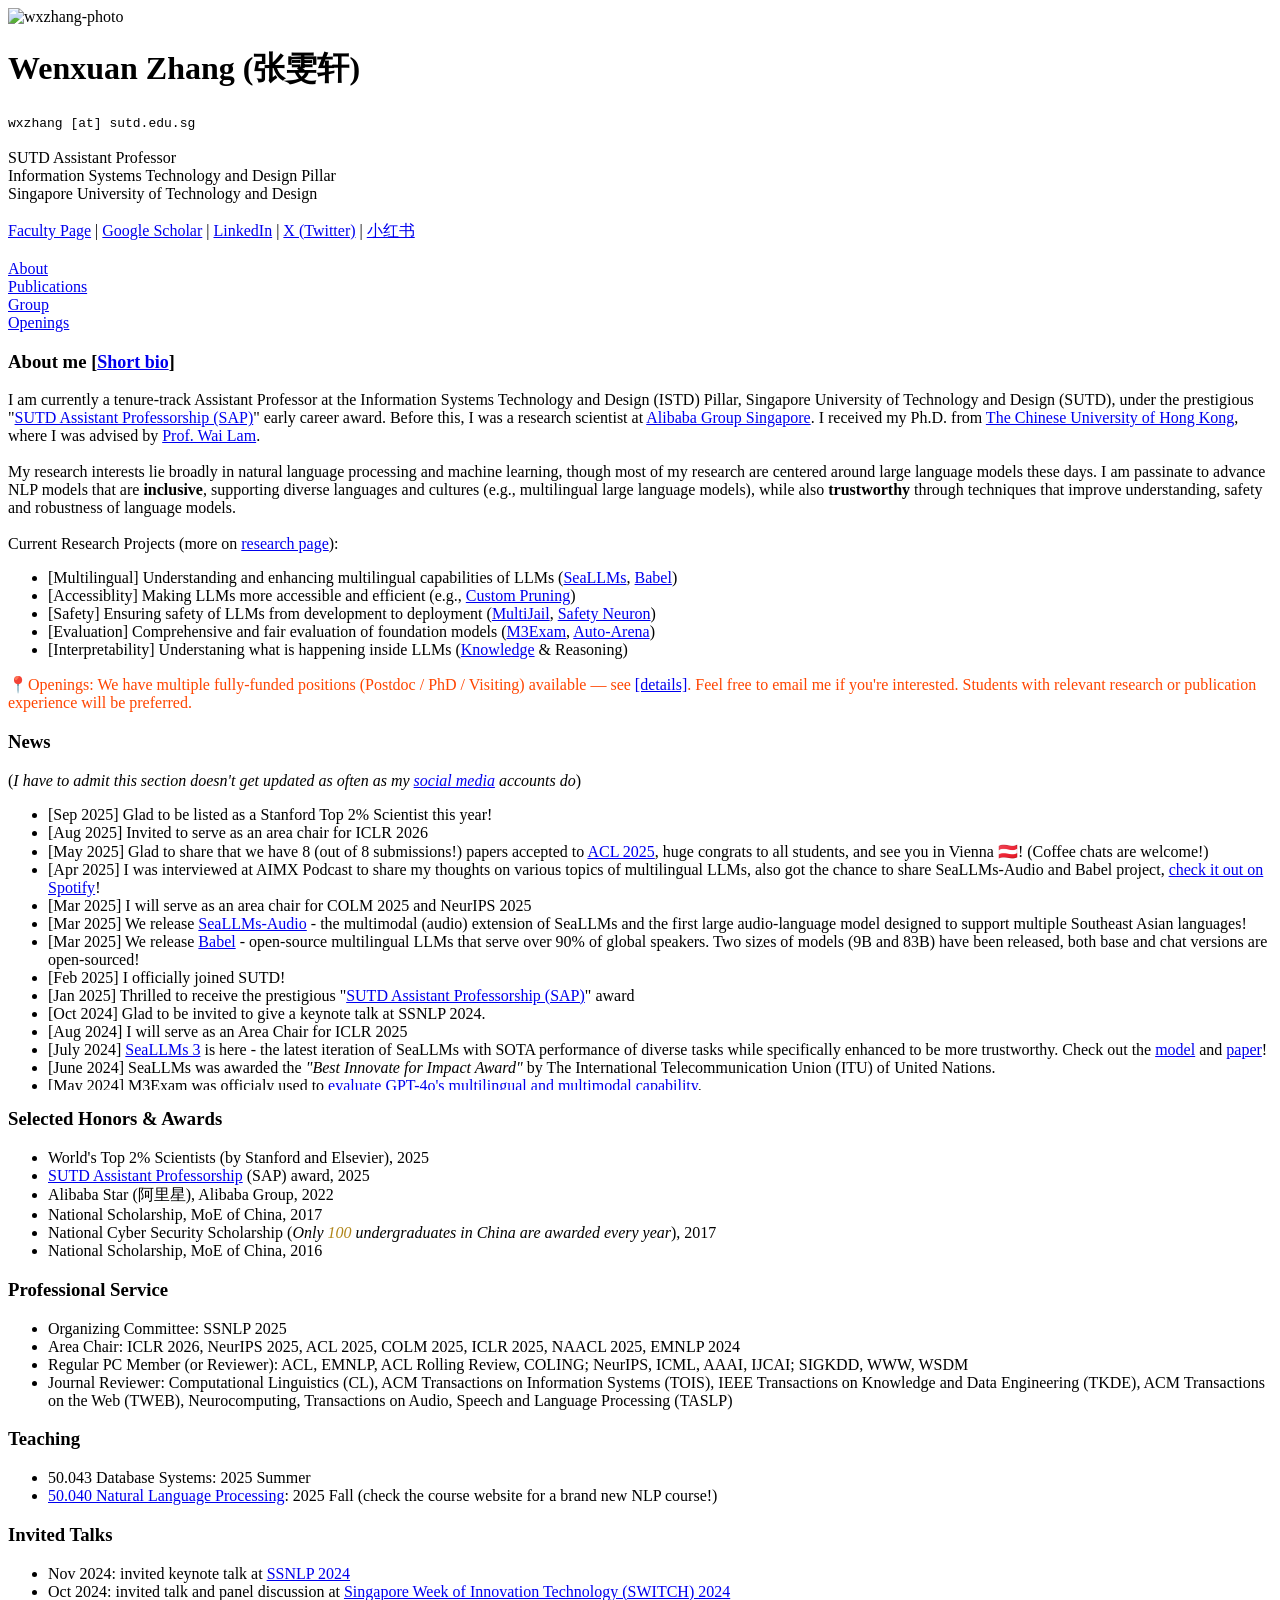
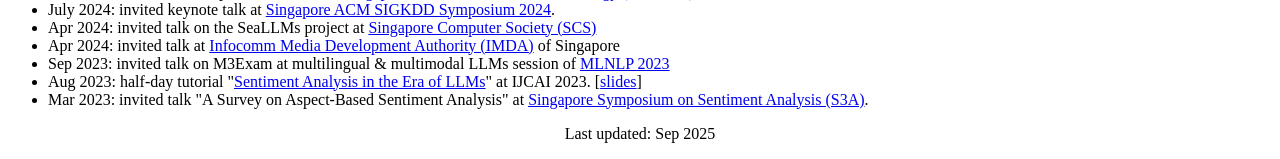
==== commit bc1c333f: "update" ====
--- a/index.html
+++ b/index.html
@@ -64,6 +64,9 @@
     </div>
     <div>
       <a href="group.html">Group</a>
+    </div>
+    <div>
+      <a href="getinvolved.html">Openings</a>
     </div>
     <script>
       $(function () {
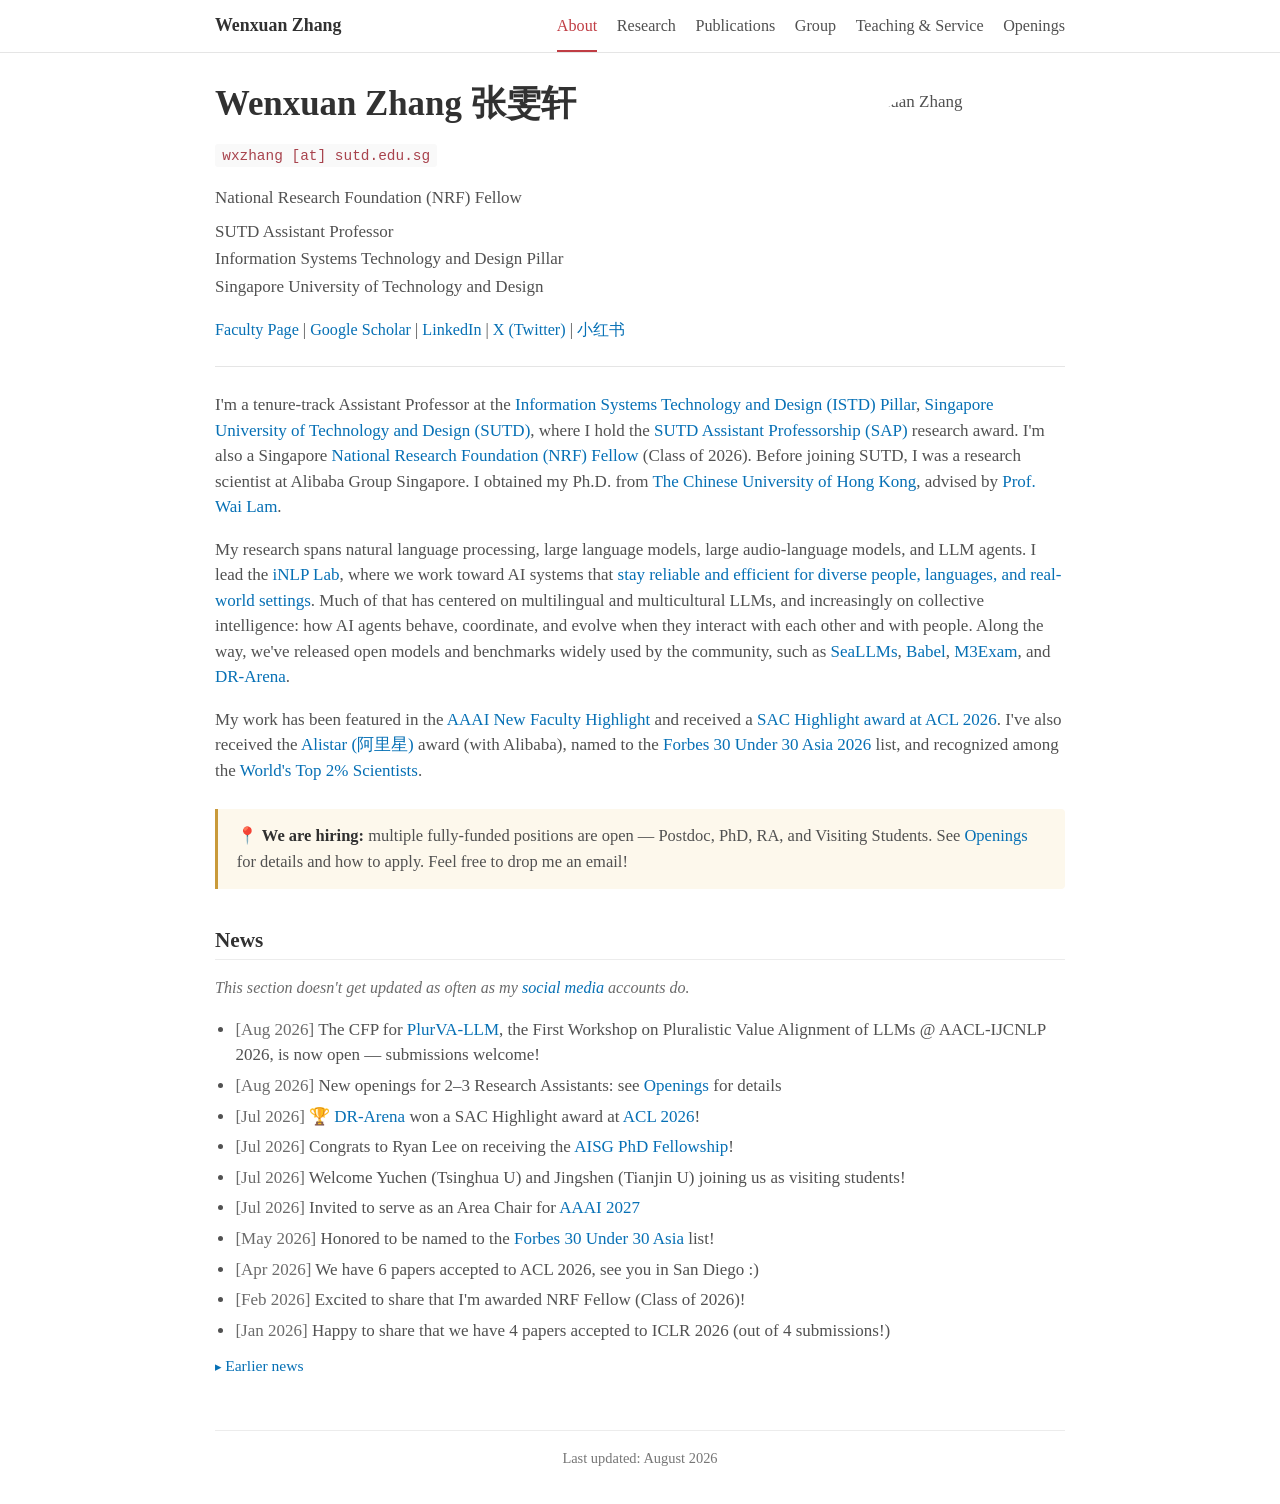
==== commit c35f3663: "Restructure site: new pages, unified palette, mobile nav fixes" ====
--- a/index.html
+++ b/index.html
@@ -1,28 +1,20 @@
 <!DOCTYPE html>
 <html lang="en">
-
-<!-- 
-The design of this website is based on https://nlp.stanford.edu/~johnhew/ and modified by Wenxuan Zhang (isakzhang AT gmail).
-PLS ask for permission & add a link to this website before you directly copy and apply to yours 
--->
 
 <head>
   <meta charset="UTF-8">
   <meta name="viewport" content="width=device-width, initial-scale=1.0">
 
   <title> Wenxuan Zhang's Homepage </title>
-  <!-- link rel="icon" href="images/nlp_logo.jpg" / -->
   <meta name="author" content="Wenxuan Zhang">
-  <meta name="keywords" content="Wenxuan Zhang, 张雯轩, Wenxuan Zhang CUHK, Isaac, NLP, Wenxuan Zhang Isaac">
+  <meta name="keywords" content="Wenxuan Zhang, 张雯轩, Wenxuan Zhang SUTD, Wenxuan Zhang CUHK, Isaac, NLP, Wenxuan Zhang Isaac">
   <meta name="robots" content="index,follow">
   <meta name="description" content="Homepage of Wenxuan Zhang">
   <link rel="stylesheet" href="./styles.css">
   <link href='https://fonts.googleapis.com/css?family=PT+Serif:400,700,400italic' rel='stylesheet' type='text/css'>
-  <link rel="stylesheet" href="https://fonts.googleapis.com/icon?family=Material+Icons">
 
   <!-- Google tag (gtag.js) -->
   <script async src="https://www.googletagmanager.com/gtag/js?id=UA-134238626-1"></script>
-  <script src="https://ajax.googleapis.com/ajax/libs/jquery/3.6.0/jquery.min.js"></script>
   <script>
     window.dataLayer = window.dataLayer || [];
     function gtag(){dataLayer.push(arguments);}
@@ -32,167 +24,149 @@
 </head>
 
 <body>
-  <div class="container content"> 
-  <main>
-  <div class="home">
 
-  <div class="mini-intro">
-  <img class="avatar" src="img/wxzhang-2025-square.jpg" alt="wxzhang-photo">
+<!-- ===== Top navigation: identical on every page, only the .active <li> moves ===== -->
+<nav class="site-nav">
+  <div class="site-nav-inner">
+    <a class="site-nav-brand" href="index.html">Wenxuan Zhang</a>
+    <ul class="site-nav-links">
+      <li class="active"><a href="index.html">About</a></li>
+      <li><a href="research.html">Research</a></li>
+      <li><a href="publications.html">Publications</a></li>
+      <li><a href="group.html">Group</a></li>
+      <li><a href="teaching.html">Teaching &amp; Service</a></li>
+      <li><a href="getinvolved.html">Openings</a></li>
+    </ul>
+  </div>
+</nav>
+<!-- ===== end of navigation ===== -->
 
-  <h1 id="wxzhang">Wenxuan Zhang <span style="font-family:STFangsong">(张雯轩)</span></h1>
-  
-  <code class="language-plaintext highlighter-rouge">wxzhang [at] sutd.edu.sg</code>
-  <br>
-  <br>SUTD Assistant Professor
-  <br>Information Systems Technology and Design Pillar
-  <br>Singapore University of Technology and Design
+<div class="container">
+<main>
 
-  <br><br><a href="https://www.sutd.edu.sg/profile/zhang-wenxuan">Faculty Page</a> | <a href="https://scholar.google.com/citations?user=tr7MWA4AAAAJ&hl=en">Google Scholar</a> | <a href="https://www.linkedin.com/in/wenxuan-zhang-608b88153/">LinkedIn</a> | <a href="https://x.com/Wenxuan__Zhang">X (Twitter)</a> | <a href="https://www.xiaohongshu.com/user/profile/64c1d8c40000000014038c63"><span style="font-family:STFangsong">小红书</span></a>
+  <!-- ---------- Hero: photo + title + contact ---------- -->
+  <header class="hero">
+    <div class="hero-body">
+      <h1 id="wxzhang">Wenxuan Zhang <span class="zh" lang="zh-Hans">张雯轩</span></h1>
 
-  <br><br>
-  <!-- 
-  <br>Quick jumps: [<a href="#bio">Short Bio</a>] [<a href="#pub">Publications</a>] [<a href="#awards">Honors</a>] [<a href="#professional">Service</a>] [<a href="#teaching">Teaching&Talk</a>]
-  -->
+      <p class="hero-contact">
+        <code>wxzhang [at] sutd.edu.sg</code>
+      </p>
 
-  <!--Navigation bar-->
-  <div id="menu">
-    <div>
-      <a href="index.html">About</a>
+      <!-- Two affiliation blocks: consecutive .hero-affil paragraphs get a small
+           separating gap. Most important one first. -->
+      <p class="hero-affil">
+        National Research Foundation (NRF) Fellow
+      </p>
+
+      <p class="hero-affil">
+        SUTD Assistant Professor<br>
+        Information Systems Technology and Design Pillar<br>
+        Singapore University of Technology and Design
+      </p>
+
+      <p class="hero-links">
+        <a href="https://www.sutd.edu.sg/profile/zhang-wenxuan">Faculty Page</a> |
+        <a href="https://scholar.google.com/citations?user=tr7MWA4AAAAJ&hl=en">Google Scholar</a> |
+        <a href="https://www.linkedin.com/in/wenxuan-zhang-608b88153/">LinkedIn</a> |
+        <a href="https://x.com/Wenxuan__Zhang">X (Twitter)</a> |
+        <a href="https://www.xiaohongshu.com/user/profile/64c1d8c40000000014038c63"><span class="zh" lang="zh-Hans">小红书</span></a>
+      </p>
     </div>
-    <div>
-      <a href="research.html">Publications</a>
-    </div>
-    <div>
-      <a href="group.html">Group</a>
-    </div>
-    <div>
-      <a href="getinvolved.html">Openings</a>
-    </div>
-    <script>
-      $(function () {
-        const current = window.location.pathname.split("/");
-        $('#menu div a').each(function(){
-          const $this = $(this);
-          // if the current path is like this link, make it active
-          if (current.indexOf($this.attr("href")) !== -1) {
-            $this.parent().addClass("now");
-          }
-        })
-      });
-    </script>
+
+    <img class="hero-photo" src="img/wxzhang-2025-square.jpg" alt="Wenxuan Zhang">
+  </header>
+
+  <!-- ---------- Bio ---------- -->
+  <p>
+    I'm a tenure-track Assistant Professor at the <a href="https://www.sutd.edu.sg/istd">Information Systems Technology and Design (ISTD) Pillar</a>,
+    <a href="https://www.sutd.edu.sg/">Singapore University of Technology and Design (SUTD)</a>, where I hold the
+    <a href="https://www.sutd.edu.sg/about/careers/assistant-professorships/sutd-assistant-professorships">SUTD Assistant Professorship (SAP)</a>
+    research award. I'm also a Singapore <a href="https://www.nrf.gov.sg/grants/nrff/">National Research Foundation (NRF) Fellow</a>
+    (Class of 2026). Before joining SUTD, I was a research scientist at Alibaba Group Singapore. I obtained my Ph.D. from <a href="https://www.cuhk.edu.hk/">The Chinese University of Hong Kong</a>,
+    advised by <a href="http://www1.se.cuhk.edu.hk/~textmine/">Prof. Wai Lam</a>.
+  </p>
+
+  <p>
+    My research spans natural language processing, large language models, large audio-language models, and LLM agents. I lead the
+    <a href="group.html">iNLP Lab</a>, where we work toward AI systems that <a href="research.html">stay reliable and efficient for diverse people, languages, and real-world settings</a>. 
+    Much of that has centered on multilingual and multicultural LLMs, and increasingly on collective intelligence: how AI agents behave, coordinate, and evolve when they interact with each other and with people.
+    <!-- Much of that has centered on multilingual and multicultural LLMs - how well systems represent the world's diverse languages and cultures, and why they often don't. 
+    That interest in diversity has led us to collective intelligence more recently: how AI agents behave, coordinate, and evolve when they interact with each other and with people. -->
+    Along the way, we've released open models and benchmarks widely used by the community, such as
+    <a href="https://seallms.github.io/">SeaLLMs</a>,
+    <a href="https://babel-llm.github.io/babel-llm/">Babel</a>,
+    <a href="https://arxiv.org/abs/2306.05179">M3Exam</a>, and
+    <a href="https://inlp-lab.github.io/DR-Arena/">DR-Arena</a>.
+  </p>
+
+  <p>
+    My work has been featured in the
+    <a href="https://aaai.org/conference/aaai/aaai-26/new-faculty-highlights-program/">AAAI New Faculty Highlight</a>
+    and received a <a href="https://2026.aclweb.org/">SAC Highlight award at ACL 2026</a>.
+    I've also received the <a href="https://campus-talent.alibaba.com/campus/alistar?lang=en">Alistar (<span class="zh" lang="zh-Hans">阿里星</span>)</a> award (with Alibaba), named to the
+    <a href="https://www.forbes.com/profile/zhang-wenxuan/?list=30under30-asia-healthcare-science/">Forbes 30 Under 30 Asia 2026</a> list, 
+    and recognized among the
+    <a href="https://elsevier.digitalcommonsdata.com/datasets/btchxktzyw/8">World's Top 2% Scientists</a>.
+  </p>
+
+  <!-- ---------- Recruiting call-out ---------- -->
+  <div class="callout">
+    📍 <strong>We are hiring:</strong> multiple fully-funded positions are open — Postdoc, PhD, RA, and Visiting Students. See <a href="getinvolved.html">Openings</a> for details and how to apply. Feel free to drop me an email!
   </div>
-  <!--end of Navigation bar-->
-  
-  <h3><a name="bio"></a>About me <font size="4.5">[<a href="./bio.html">Short bio</a>]</font></h3>
-  I am currently a tenure-track Assistant Professor at the Information Systems Technology and Design (ISTD) Pillar, Singapore University of Technology and Design (SUTD), under the prestigious "<a href=https://www.sutd.edu.sg/about/careers/assistant-professorships/sutd-assistant-professorships>SUTD Assistant Professorship (SAP)</a>" early career award. Before this, I was a research scientist at <a href="https://www.alibabagroup.com/en-US/">Alibaba Group Singapore</a>. I received my Ph.D. from <a href="https://www.cuhk.edu.hk/">The Chinese University of Hong Kong</a>, where I was advised by <a href="http://www1.se.cuhk.edu.hk/~textmine/">Prof. Wai Lam</a>.
 
-  <br><br>My research interests lie broadly in natural language processing and machine learning, though most of my research are centered around large language models these days. 
-  I am passinate to advance NLP models that are <strong>inclusive</strong>, supporting diverse languages and cultures (e.g., multilingual large language models), while also <strong>trustworthy</strong> through techniques that improve understanding, safety and robustness of language models. 
-  <!--I am passionate about ensuring NLP benefits people equally by making systems accessible, controllable and reliable.-->
+  <!-- ---------- News: ~9 recent + collapsed archive ---------- -->
+  <h2 class="section-title">News</h2>
+  <p class="note">
+    <i>This section doesn't get updated as often as my <a href="https://www.linkedin.com/in/wenxuan-zhang-608b88153/">social media</a> accounts do.</i>
+  </p>
 
-  <br><br>Current Research Projects (more on <a href="https://isakzhang.github.io/research.html">research page</a>):
-  <ul>
-    <li>
-      [Multilingual] Understanding and enhancing multilingual capabilities of LLMs (<a href="https://damo-nlp-sg.github.io/SeaLLMs/">SeaLLMs</a>, <a href="https://babel-llm.github.io/babel-llm//">Babel</a>)
-    </li>
-    <li> 
-      [Accessiblity] Making LLMs more accessible and efficient (e.g., <a href="https://arxiv.org/abs/2506.02561">Custom Pruning</a>)
-    </li>
-    <li> 
-      [Safety] Ensuring safety of LLMs from development to deployment (<a href="https://arxiv.org/abs/2310.06474">MultiJail</a>, <a href="https://openreview.net/forum?id=yR47RmND1m">Safety Neuron</a>)
-    </li>
-    <li> 
-      [Evaluation] Comprehensive and fair evaluation of foundation models (<a href="https://arxiv.org/pdf/2306.05179.pdf">M3Exam</a>, <a href="https://auto-arena.github.io/">Auto-Arena</a>)
-    </li>
-    <li> 
-      [Interpretability] Understaning what is happening inside LLMs (<a href="https://arxiv.org/abs/2505.17260">Knowledge</a> & Reasoning) 
-    </li>
-    <!-- <li> Sentiment and opinion understanding: how well do LLMs understand human's subjective feeling </li> -->
+  <ul class="news-list">
+    <li><span class="news-date">[Aug 2026]</span> The CFP for <a href="https://plurvallm2026.github.io/index.html">PlurVA-LLM</a>, the First Workshop on Pluralistic Value Alignment of LLMs @ AACL-IJCNLP 2026, is now open — submissions welcome!</li>
+    <li><span class="news-date">[Aug 2026]</span> New openings for 2–3 Research Assistants: see <a href="getinvolved.html">Openings</a> for details</li>
+    <li><span class="news-date">[Jul 2026]</span> 🏆 <a href="https://inlp-lab.github.io/DR-Arena/">DR-Arena</a> won a SAC Highlight award at <a href="https://2026.aclweb.org/">ACL 2026</a>!</li>
+    <li><span class="news-date">[Jul 2026]</span> Congrats to Ryan Lee on receiving the <a href="https://aisingapore.org/research/phd-fellowship-programme/">AISG PhD Fellowship</a>!</li>
+    <li><span class="news-date">[Jul 2026]</span> Welcome Yuchen (Tsinghua U) and Jingshen (Tianjin U) joining us as visiting students!</li>
+    <li><span class="news-date">[Jul 2026]</span> Invited to serve as an Area Chair for <a href="https://aaai.org/conference/aaai/aaai-27/">AAAI 2027</a></li>
+    <li><span class="news-date">[May 2026]</span> Honored to be named to the <a href="https://www.forbes.com/profile/zhang-wenxuan/?list=30under30-asia-healthcare-science/">Forbes 30 Under 30 Asia</a> list!</li>
+    <li><span class="news-date">[Apr 2026]</span> We have 6 papers accepted to ACL 2026, see you in San Diego :)</li>
+    <li><span class="news-date">[Feb 2026]</span> Excited to share that I'm awarded NRF Fellow (Class of 2026)!</li>
+    <li><span class="news-date">[Jan 2026]</span> Happy to share that we have 4 papers accepted to ICLR 2026 (out of 4 submissions!)</li>
   </ul>
 
-  📍<span style="color:orangered;">Openings: We have multiple fully-funded positions (Postdoc / PhD / Visiting) available — see <a href="https://isakzhang.github.io/getinvolved.html">[details]</a>. Feel free to email me if you're interested. Students with relevant research or publication experience will be preferred.</span>
+  <details class="more">
+    <summary>Earlier news</summary>
+    <ul class="news-list">
+      <li><span class="news-date">[Jan 2026]</span> Invited to serve as Registration Chair for AACL 2026</li>
+      <li><span class="news-date">[Jan 2026]</span> Invited to serve as Area Chair for COLM 2026</li>
+      <li><span class="news-date">[Dec 2025]</span> Our project on "Culturally-Aware Proactive Conversational AI" has been awarded <strong>SGD 1M</strong> under the AISG Research-Governance Grant!</li>
+      <li><span class="news-date">[Nov 2025]</span> Invited to serve as an Area Chair at ICML 2026</li>
+      <li><span class="news-date">[Nov 2025]</span> I will give a talk at the AAAI 2026 New Faculty Highlight Programme!</li>
+      <li><span class="news-date">[Oct 2025]</span> Glad to give a talk at China-Singapore InnovateConnect 2025 on "Culturally Intelligent AI"</li>
+      <li><span class="news-date">[Sep 2025]</span> Glad to be listed as a Stanford Top 2% Scientist this year!</li>
+      <li><span class="news-date">[Aug 2025]</span> Invited to serve as an Area Chair for ICLR 2026</li>
+      <li><span class="news-date">[May 2025]</span> We have 8 (out of 8 submissions!) papers accepted to <a href="https://2025.aclweb.org/">ACL 2025</a>, huge congrats to all students, and see you in Vienna 🇦🇹!</li>
+      <li><span class="news-date">[Apr 2025]</span> I was interviewed at the AIMX Podcast on multilingual LLMs, SeaLLMs-Audio and Babel — <a href="https://open.spotify.com/episode/5BKRSUdU1jh3dGzCVeEUf7">check it out on Spotify</a>!</li>
+      <li><span class="news-date">[Mar 2025]</span> I will serve as an Area Chair for COLM 2025 and NeurIPS 2025</li>
+      <li><span class="news-date">[Mar 2025]</span> We release <a href="https://damo-nlp-sg.github.io/SeaLLMs-Audio/">SeaLLMs-Audio</a> — the first large audio-language model designed to support multiple Southeast Asian languages!</li>
+      <li><span class="news-date">[Mar 2025]</span> We release <a href="https://babel-llm.github.io/babel-llm/">Babel</a> — open multilingual LLMs serving over 90% of global speakers, in 9B and 83B, base and chat versions!</li>
+      <li><span class="news-date">[Feb 2025]</span> I officially joined SUTD!</li>
+      <li><span class="news-date">[Jan 2025]</span> Thrilled to receive the <a href="https://www.sutd.edu.sg/about/careers/assistant-professorships/sutd-assistant-professorships">SUTD Assistant Professorship (SAP)</a> award</li>
+      <li><span class="news-date">[Oct 2024]</span> Glad to be invited to give a keynote talk at SSNLP 2024</li>
+      <li><span class="news-date">[Jul 2024]</span> <a href="https://huggingface.co/collections/SeaLLMs/seallms-v3-668f3a52e1e6fbaad5752cdb">SeaLLMs 3</a> is here — the latest iteration of SeaLLMs, with strong performance on diverse tasks and specifically enhanced trustworthiness</li>
+      <li><span class="news-date">[Jun 2024]</span> SeaLLMs was awarded the <i>"Best Innovate for Impact Award"</i> by the International Telecommunication Union (ITU) of the United Nations</li>
+      <li><span class="news-date">[May 2024]</span> M3Exam was officially used to <a href="https://openai.com/index/hello-gpt-4o/">evaluate GPT-4o's multilingual and multimodal capability</a></li>
+      <li><span class="news-date">[Nov 2023]</span> We release <a href="https://github.com/DAMO-NLP-SG/SeaLLMs">SeaLLMs</a> — the first LLM dedicated to languages of the Southeast Asia region</li>
+    </ul>
+  </details>
 
+</main>
 
-  <h3 id="news">News</h3>
-  (<i>I have to admit this section doesn't get updated as often as my <a href="https://www.linkedin.com/in/wenxuan-zhang-608b88153/">social media</a> accounts do</i>)
-  <div style="max-height: 300px; overflow-y: auto;">
-    <ul>
-      <li>[Sep 2025] Glad to be listed as a Stanford Top 2% Scientist this year!
-      <li>[Aug 2025] Invited to serve as an area chair for ICLR 2026
-      <li>[May 2025] Glad to share that we have 8 (out of 8 submissions!) papers accepted to <a href="https://2025.aclweb.org/">ACL 2025</a>, huge congrats to all students, and see you in Vienna 🇦🇹! (Coffee chats are welcome!)
-      <li>[Apr 2025] I was interviewed at AIMX Podcast to share my thoughts on various topics of multilingual LLMs, also got the chance to share SeaLLMs-Audio and Babel project, <a href="https://open.spotify.com/episode/5BKRSUdU1jh3dGzCVeEUf7">check it out on Spotify</a>!
-      <li>[Mar 2025] I will serve as an area chair for COLM 2025 and NeurIPS 2025
-      <li>[Mar 2025] We release <a href="https://damo-nlp-sg.github.io/SeaLLMs-Audio/">SeaLLMs-Audio</a> - the multimodal (audio) extension of SeaLLMs and the first large audio-language model designed to support multiple Southeast Asian languages!
-      <li>[Mar 2025] We release <a href="https://babel-llm.github.io/babel-llm//">Babel</a> - open-source multilingual LLMs that serve over 90% of global speakers. Two sizes of models (9B and 83B) have been released, both base and chat versions are open-sourced!
-      <li>[Feb 2025] I officially joined SUTD!
-      <li>[Jan 2025] Thrilled to receive the prestigious "<a href="https://www.sutd.edu.sg/about/careers/assistant-professorships/sutd-assistant-professorships">SUTD Assistant Professorship (SAP)</a>" award</li>
-      <li>[Oct 2024] Glad to be invited to give a keynote talk at SSNLP 2024.</li>
-      <li>[Aug 2024] I will serve as an Area Chair for ICLR 2025</li>
-      <li>[July 2024] <a href="https://huggingface.co/collections/SeaLLMs/seallms-v3-668f3a52e1e6fbaad5752cdb">SeaLLMs 3</a> is here - the latest iteration of SeaLLMs with SOTA performance of diverse tasks while specifically enhanced to be more trustworthy. Check out the <a href="https://huggingface.co/collections/SeaLLMs/seallms-v3-668f3a52e1e6fbaad5752cdb">model</a> and <a href="https://arxiv.org/abs/2407.19672">paper</a>!</li>
-      <li>[June 2024] SeaLLMs was awarded the <i>"Best Innovate for Impact Award"</i> by The International Telecommunication Union (ITU) of United Nations.</li>
-      <li>[May 2024] M3Exam was officialy used to <a href="https://openai.com/index/hello-gpt-4o/">evaluate GPT-4o's multilingual and multimodal capability</a>.</li>
-      <li>[Apr 2024] I am honored to speak at SCS and IMDA about our SeaLLMs project and the evaluation / safety measures we've implemented during the development. </li>
-      <!--<li>[Jan 2024] Two papers accepted to ICLR 2024: <a href="https://arxiv.org/abs/2310.06474">multilingual jailbreak challenge</a> & <a href="https://arxiv.org/abs/2311.00262">plug-and-play policy planner for LLM-based dialog agent.</a></li>-->
-      <li>[Nov 2023] We release <a href="https://github.com/DAMO-NLP-SG/SeaLLMs">SeaLLMs</a> - the first LLM dedicated to languages in Southeast Asia region.</li>
-      <!--
-      <li><span style="color:#B08519">[Sep 2023]</span> Two papers accepted to NeurIPS 2023.</li>
-      <li><span style="color:#B08519">[June 2023]</span> We release <strong>M3Exam</strong>, a novel benchmark sourced from real and official human exam questions for evaluating LLMs in a multilingual, multimodal, and multilevel context. <a href="https://arxiv.org/pdf/2306.05179.pdf">[paper]</a> <a href="https://github.com/DAMO-NLP-SG/M3Exam">[data]</a></li>
-      <li><span style="color:#B08519">[May 2023]</span> We conducted a reality check on current large language models for various sentiment analysis tasks, the <a href="https://arxiv.org/abs/2305.15005">paper</a> is available on arXiv now.</li> -->
-      <!-- <li><span style="color:#B08519">[Apr 2023]</span> Our tutorial "Sentiment Analysis and Beyond in the Era of Enlarged Language Models" was accepted to IJCAI-2023. Check it <a href="https://isakzhang.github.io/talks/ijcai23-sentiment-tutorial.html">here</a>!</li> -->
-    </ul>
-  </div>
-
-
-  <h3><a name="awards"></a>Selected Honors & Awards</h3>
-  <ul>
-    <li> World's Top 2% Scientists (by Stanford and Elsevier), 2025 </li>
-    <li> <a href="https://www.sutd.edu.sg/about/careers/assistant-professorships/sutd-assistant-professorships">SUTD Assistant Professorship</a> (SAP) award, 2025</li>
-    <li> Alibaba Star (阿里星), Alibaba Group, 2022</li>
-    <li> National Scholarship, MoE of China, 2017</li>
-    <li> National Cyber Security Scholarship (<i>Only <span style="color:#B08519">100</span> undergraduates in China are awarded every year</i>), 2017</li>
-    <li> National Scholarship, MoE of China, 2016</li>
-  </ul>
-
-
-  <h3><a name="professional"></a>Professional Service</h3>
-  <ul>
-    <li> Organizing Committee: SSNLP 2025 </li>
-    <li> Area Chair: ICLR 2026, NeurIPS 2025, ACL 2025, COLM 2025, ICLR 2025, NAACL 2025, EMNLP 2024 </li>
-    <li> Regular PC Member (or Reviewer): ACL, EMNLP, ACL Rolling Review, COLING; NeurIPS, ICML, AAAI, IJCAI; SIGKDD, WWW, WSDM
-    <li> Journal Reviewer: Computational Linguistics (CL), ACM Transactions on Information Systems (TOIS), IEEE Transactions on Knowledge and Data Engineering (TKDE), ACM Transactions on the Web (TWEB), Neurocomputing, Transactions on Audio, Speech and Language Processing (TASLP) </li>
-  </ul>
-
-  <h3><a name="teaching"></a>Teaching</h3>
-  <ul>
-    <li>50.043 Database Systems: 2025 Summer</li>
-    <li><a href="https://isakzhang.github.io/courses/50040-nlp.html">50.040 Natural Language Processing</a>: 2025 Fall (check the course website for a brand new NLP course!)</li>
-  </ul>
-
-  <h3><a name="talks"></a>Invited Talks</h3>
-  <ul>
-    <li>Nov 2024: invited keynote talk at <a href="https://wing-nus.github.io/SSNLP-2024/">SSNLP 2024</a></li>
-    <li>Oct 2024: invited talk and panel discussion at <a href="https://www.switchsg.org/">Singapore Week of Innovation Technology (SWITCH) 2024</a></li>
-    <li>July 2024: invited keynote talk at <a href="https://kdd.sg/singapore-acm-sigkdd-symposium-2024/">Singapore ACM SIGKDD Symposium 2024</a>.</li>
-    <li>Apr 2024: invited talk on the SeaLLMs project at <a href="https://www.scs.org.sg/events/details/transforming-analytics-with-gen-ai-and-site-visit-to-ibm">Singapore Computer Society (SCS)</a>
-    <li> Apr 2024: invited talk at <a href="https://www.imda.gov.sg/activities/activities-catalogue/technical-sharing-session-on-ai-safety"> Infocomm Media Development Authority (IMDA)</a> of Singapore</li>
-    <li> Sep 2023: invited talk on M3Exam at multilingual & multimodal LLMs session of <a href="http://mlnlp.world/mlnlp2023/">MLNLP 2023</a></li>
-    <li> Aug 2023: half-day tutorial "<a href="https://isakzhang.github.io/talks/ijcai23-sentiment-tutorial.html">Sentiment Analysis in the Era of LLMs</a>" at IJCAI 2023. [<a href="https://docs.google.com/presentation/d/1fjH6ZxfCPtJPI1eU8eqhG9qdS1w3DPwxrYG6-SRmCMU/edit?usp=sharing">slides</a>]</li>
-    <li> Mar 2023: invited talk "A Survey on Aspect-Based Sentiment Analysis" at <a href="https://s3a.sentic.net/">Singapore Symposium
-      on Sentiment Analysis (S3A)</a>.</li>
-    <!--
-    <li> Guest lecture "<i>Neural models for text</i>" for SEEM5680 Text Mining Models and Applications at CUHK</li>
-    <li> TA for ECLT5810 E-Commerce Data Mining Technique (for Msc, 2018-19 Spring, 2020-2021 Spring) </li>
-    <li> TA for SEEM3440 Operations Research II (for UG, 2020 Fall)</li>
-    <li> TA for SEEM3460/ESTR3504 Computer Processing System Concepts (for UG, 2018-19 Fall, 2019-2020 Fall, 2020-2021 Fall)</li>
-    -->
-  </ul>
-</div>
-
-
-<div id='footer'>
-  <p style="text-align:center;">Last updated: Sep 2025</p>
+<footer class="site-footer">
+  Last updated: August 2026
+</footer>
 </div>
 
 </body>
 
-</html>+</html>
--- a/styles.css
+++ b/styles.css
@@ -0,0 +1,1009 @@
+/* =========================================================================
+   Wenxuan Zhang — site stylesheet
+
+   Layout:
+     1. Base       reset, typography, element defaults
+     2. Chrome     top nav, page headings, footer
+     3. Components hero, callouts, publications, group, lists
+     4. Legacy     only for courses/50040-nlp.html
+
+   The page HTML carries no inline styles: to change wording edit the .html
+   files, to change appearance edit this file.
+   ========================================================================= */
+
+
+/* =========================================================================
+   1. Base
+   ========================================================================= */
+
+* {
+    -webkit-box-sizing: border-box;
+    -moz-box-sizing: border-box;
+    box-sizing: border-box
+}
+
+html,
+body {
+    margin: 0;
+    padding: 0
+}
+
+html {
+    font-family: "PT Serif", serif;
+    font-size: 16px;
+    line-height: 1.5;
+    /* Keeps anchor jumps (e.g. the Research agenda links) clear of the sticky nav,
+       which would otherwise sit right on top of the heading you jumped to. Set on the
+       scroll container rather than :target, because :target styles are not reliably
+       applied before the browser computes the scroll position. */
+    scroll-padding-top: 4rem
+}
+
+@media (min-width: 54rem) {
+    html {
+        font-size: 17px !important
+    }
+}
+
+body {
+    color: #515151;
+    background-color: #fff;
+    -webkit-text-size-adjust: 100%;
+    -ms-text-size-adjust: 100%
+}
+
+body a {
+    color: #0670b5;
+    text-decoration: none
+}
+
+body a:visited {
+    color: #0670b5
+}
+
+body a:hover,
+body a:focus {
+    text-decoration: underline;
+    color: #0670b5
+}
+
+body a:active {
+    color: #05568a
+}
+
+body a strong {
+    color: inherit
+}
+
+img {
+    display: block;
+    max-width: 100%;
+    margin: 0 0 1rem;
+    border-radius: 5px
+}
+
+h1,
+h2,
+h3,
+h4,
+h5,
+h6 {
+    margin-bottom: .5rem;
+    font-weight: 600;
+    line-height: 1.25;
+    color: #313131;
+    text-rendering: optimizeLegibility
+}
+
+h1 {
+    font-size: 1.5rem
+}
+
+@media (min-width: 30rem) {
+    h1 {
+        font-size: 2rem
+    }
+}
+
+h2 {
+    margin-top: 1rem;
+    font-size: 1.25rem
+}
+
+@media (min-width: 30rem) {
+    h2 {
+        font-size: 1.5rem
+    }
+}
+
+h3 {
+    margin-top: 1.5rem;
+    font-size: 1.15rem
+}
+
+@media (min-width: 30rem) {
+    h3 {
+        font-size: 1.25rem
+    }
+}
+
+h4,
+h5,
+h6 {
+    margin-top: 1rem;
+    font-size: 1rem
+}
+
+p {
+    margin-top: 0;
+    margin-bottom: 1rem
+}
+
+strong {
+    color: #303030
+}
+
+ul,
+ol,
+dl {
+    margin-top: 0;
+    margin-bottom: .1rem
+}
+
+dt {
+    font-weight: bold
+}
+
+dd {
+    margin-bottom: .5rem
+}
+
+hr {
+    position: relative;
+    margin: 1.5rem 0;
+    border: 0;
+    border-top: 1px solid #eee;
+    border-bottom: 1px solid #fff
+}
+
+blockquote {
+    padding: .5rem 1rem;
+    margin: .8rem 0;
+    color: #7a7a7a;
+    border-left: .25rem solid #e5e5e5
+}
+
+blockquote p:last-child {
+    margin-bottom: 0
+}
+
+@media (min-width: 30em) {
+    blockquote {
+        padding-right: 5rem;
+        padding-left: 1.25rem
+    }
+}
+
+table {
+    margin-bottom: 1rem;
+    width: 100%;
+    font-size: 85%;
+    border: 1px solid #e5e5e5;
+    border-collapse: collapse
+}
+
+td,
+th {
+    padding: .25rem .5rem;
+    border: 1px solid #e5e5e5
+}
+
+th {
+    text-align: left
+}
+
+tbody tr:nth-child(odd) td,
+tbody tr:nth-child(odd) th {
+    background-color: #f9f9f9
+}
+
+code,
+pre {
+    font-family: Menlo, Monaco, "Courier New", monospace
+}
+
+code {
+    padding: .25em .5em;
+    font-size: 85%;
+    color: #a8434d;
+    background-color: #f9f9f9;
+    border-radius: 3px
+}
+
+pre {
+    margin-top: 0;
+    margin-bottom: 1rem
+}
+
+pre code {
+    padding: 0;
+    font-size: 100%;
+    color: inherit;
+    background-color: transparent
+}
+
+.container {
+    max-width: 53rem;
+    padding-left: 1.5rem;
+    padding-right: 1.5rem;
+    margin-top: 1.75rem;
+    margin-left: auto;
+    margin-right: auto
+}
+
+
+/* =========================================================================
+   2. Chrome — nav, page headings, footer
+   ========================================================================= */
+
+/* ---- Top navigation bar. Identical markup on every page; only the
+        .active <li> moves. ---- */
+.site-nav {
+    position: sticky;
+    top: 0;
+    z-index: 50;
+    background: #fff;
+    border-bottom: 1px solid #e5e5e5
+}
+
+.site-nav-inner {
+    max-width: 53rem;
+    margin: 0 auto;
+    padding: 0 1.5rem;
+    display: flex;
+    align-items: baseline;
+    justify-content: space-between;
+    gap: .5rem 1.5rem;
+    flex-wrap: wrap
+}
+
+.site-nav-brand {
+    padding: .7rem 0;
+    font-size: 1.05rem;
+    font-weight: 700;
+    white-space: nowrap;
+    color: #313131 !important
+}
+
+.site-nav-brand:hover {
+    text-decoration: none;
+    color: #0670b5 !important
+}
+
+.site-nav-links {
+    display: flex;
+    flex-wrap: wrap;
+    align-items: baseline;
+    gap: 0 1.15rem;
+    list-style: none;
+    margin: 0;
+    padding: 0
+}
+
+.site-nav-links a {
+    display: block;
+    padding: .7rem 0;
+    font-size: .95rem;
+    color: #515151;
+    border-bottom: 2px solid transparent
+}
+
+.site-nav-links a:hover {
+    color: #0670b5;
+    text-decoration: none
+}
+
+.site-nav-links .active a {
+    color: #c03d44;
+    border-bottom-color: #c03d44
+}
+
+@media (max-width: 40rem) {
+    /* The links wrap to two rows on a phone, so a sticky bar would sit on ~25% of the
+       viewport for the whole scroll. Let it scroll away instead. */
+    .site-nav {
+        position: static
+    }
+
+    /* nothing overlaps once the bar scrolls away */
+    html {
+        scroll-padding-top: 0
+    }
+
+    .site-nav-inner {
+        padding: 0 1rem
+    }
+
+    .site-nav-brand {
+        padding: .5rem 0 0;
+        font-size: .95rem
+    }
+
+    .site-nav-links {
+        gap: 0 .9rem
+    }
+
+    .site-nav-links a {
+        padding: .3rem 0 .45rem;
+        font-size: .85rem
+    }
+}
+
+/* ---- Heading block at the top of every page except About ---- */
+.page-head {
+    margin-bottom: 1.75rem;
+    padding-bottom: .8rem;
+    border-bottom: 1px solid #e5e5e5
+}
+
+.page-head h1 {
+    margin: 0 0 .3rem;
+    font-size: 1.75rem
+}
+
+.page-head .page-sub {
+    margin: 0;
+    color: #6b6b6b;
+    font-size: .95rem
+}
+
+/* "last updated" line — plain text, coloured so it reads as current */
+.update-stamp {
+    margin: .45rem 0 0;
+    font-size: 1rem;
+    font-weight: 600;
+    color: #c03d44
+}
+
+/* ---- Section heading used inside pages ---- */
+.section-title {
+    margin: 2.25rem 0 .9rem;
+    padding-bottom: .35rem;
+    font-size: 1.25rem;
+    font-weight: 600;
+    color: #313131;
+    border-bottom: 1px solid #ececec
+}
+
+/* "last updated" stamp — on Openings the date is the whole point, so it sits right
+   after the heading instead of in the footer, in the site red (.site-nav .active)
+   rather than the quieter .member-award beige. */
+.updated-stamp {
+    margin-left: .6rem;
+    padding: .1rem .5rem;
+    font-size: .95rem;
+    font-weight: 500;
+    white-space: nowrap;
+    color: #c03d44;
+    background: #fdf3f3;
+    border: 1px solid #f2cfd1;
+    border-radius: 3px
+}
+
+/* ---- Footer ---- */
+.site-footer {
+    margin: 3rem 0 2rem;
+    padding-top: 1rem;
+    border-top: 1px solid #ececec;
+    text-align: center;
+    font-size: .85rem;
+    color: #767676
+}
+
+
+/* =========================================================================
+   3. Components
+   ========================================================================= */
+
+/* ---- Shared text utilities, so page files stay free of inline styles ---- */
+
+/* Chinese runs (张雯轩, 小红书, 阿里星). Pair with lang="zh-Hans" on the element so
+   screen readers switch pronunciation instead of reading it as English.
+   STFangsong is macOS-only; the rest of the stack covers Windows/Android/Linux. */
+.zh {
+    font-family: "STFangsong", "FangSong", "STSong", "Songti SC", "Noto Serif CJK SC", serif
+}
+
+/* secondary/explanatory line under a heading or list */
+.note {
+    font-size: .95rem;
+    color: #6b6b6b
+}
+
+/* bold label introducing a sub-group inside a section */
+.subhead {
+    margin: 1.5rem 0 .4rem;
+    font-weight: 600;
+    color: #303030
+}
+
+/* a subhead directly under a section heading needs no extra top gap */
+.section-title+.subhead {
+    margin-top: .25rem
+}
+
+/* placeholder text for a section with no entries yet */
+.muted {
+    color: #767676;
+    font-style: italic
+}
+
+/* plain bulleted list with comfortable spacing */
+.plain-list {
+    padding-left: 1.2rem
+}
+
+.plain-list li {
+    margin-bottom: .4rem
+}
+
+/* date / term qualifier inside a list item */
+/* term label on a course line — same chip as .pub-venue so courses, venues and
+   terms all read as the same kind of trailing metadata across the site */
+.term {
+    display: inline-block;
+    margin-left: .4rem;
+    padding: .05rem .45rem;
+    font-size: .8rem;
+    color: #31607f;
+    background: #eaf1f5;
+    border-radius: 3px;
+    white-space: nowrap
+}
+
+/* the term being taught right now — same warm accent as .member-award, which is the
+   site's "this is the notable one" colour. Remember to demote it once the term ends. */
+.term-current {
+    color: #8a6a24;
+    background: #fdf8ec;
+    border: 1px solid #efe1c2;
+    padding: .05rem .4rem;
+    font-weight: 600
+}
+
+.term-current::before {
+    content: "● ";
+    font-size: .6em;
+    vertical-align: .2em;
+    color: #c99a3a
+}
+
+.course-term {
+    color: #6b6b6b;
+    font-size: .92rem
+}
+
+/* ---- Callout: recruiting notices and other highlights ----
+   Warm gold rather than the site red on purpose. Red is reserved for UI state (the
+   .active nav item, the "last updated" stamps) and reads as a warning; a hiring notice
+   is good news, so it borrows the same warm family as .member-award and .term-current. */
+.callout {
+    margin: 1.5rem 0;
+    padding: .85rem 1.1rem;
+    background: #fdf8ec;
+    border-left: 3px solid #c99a3a;
+    border-radius: 0 4px 4px 0;
+    font-size: .97rem;
+    line-height: 1.55
+}
+
+/* quieter blue variant for informational notes */
+.callout-note {
+    background: #f2f7fa;
+    border-left-color: #6da5cc
+}
+
+/* ---- Collapsible blocks: older news, past talks ---- */
+details.more {
+    margin: .6rem 0 0
+}
+
+details.more>summary {
+    cursor: pointer;
+    display: inline-block;
+    font-size: .92rem;
+    color: #0670b5;
+    list-style: none
+}
+
+details.more>summary::-webkit-details-marker {
+    display: none
+}
+
+details.more>summary::before {
+    content: "▸ ";
+    font-size: .8em
+}
+
+details.more[open]>summary::before {
+    content: "▾ "
+}
+
+details.more>summary:hover {
+    text-decoration: underline
+}
+
+/* ---- About: hero with photo, identity and contact ---- */
+.hero {
+    display: flex;
+    align-items: flex-start;
+    justify-content: space-between;
+    gap: 2.5rem;
+    margin: 0 0 1.5rem;
+    padding-bottom: 1.35rem;
+    border-bottom: 1px solid #e5e5e5
+}
+
+.hero-body {
+    flex: 1 1 auto;
+    min-width: 0
+}
+
+.hero-photo {
+    flex: 0 0 auto;
+    width: 230px;
+    height: 230px;
+    border-radius: 50%;
+    object-fit: cover;
+    margin: .35rem 0 0
+}
+
+.hero h1 {
+    margin: 0 0 1rem;
+    font-size: 2.05rem;
+    line-height: 1.2;
+    color: #313131
+}
+
+.hero-contact {
+    margin: 0 0 1rem
+}
+
+.hero-affil {
+    margin: 0;
+    line-height: 1.6
+}
+
+/* small but visible break between consecutive affiliation blocks */
+.hero-affil+.hero-affil {
+    margin-top: .4rem
+}
+
+.hero-links {
+    margin: 1.1rem 0 0;
+    font-size: .95rem
+}
+
+/* keeps "X (Twitter)" and friends from splitting across a line break, which left
+   the "|" separators stranded at the end of a row on narrow screens */
+.hero-links a {
+    white-space: nowrap
+}
+
+@media (max-width: 46rem) {
+    .hero {
+        gap: 1.75rem
+    }
+
+    .hero-photo {
+        width: 175px;
+        height: 175px
+    }
+
+    .hero h1 {
+        font-size: 1.85rem
+    }
+}
+
+@media (max-width: 34rem) {
+    .hero {
+        flex-direction: column-reverse;
+        align-items: center;
+        text-align: center;
+        gap: .9rem;
+        margin: 0 0 1.25rem;
+        padding-bottom: 1.25rem
+    }
+
+    .hero-photo {
+        width: 140px;
+        height: 140px
+    }
+
+    /* keeps the name on one line at 375px */
+    .hero h1 {
+        font-size: 1.5rem;
+        margin-bottom: .6rem
+    }
+
+    .hero-affil {
+        font-size: .95rem
+    }
+}
+
+/* ---- About: news list ---- */
+.news-list {
+    padding-left: 1.2rem
+}
+
+.news-list li {
+    margin-bottom: .3rem
+}
+
+.news-date {
+    color: #6b6b6b;
+    font-variant-numeric: tabular-nums
+}
+
+/* ---- Research: opening lede ---- */
+.lede {
+    margin-bottom: 1.75rem
+}
+
+.lede p {
+    margin-bottom: .8rem
+}
+
+.lede p:last-child {
+    margin-bottom: 0
+}
+
+/* ---- Research: the three directions, one scannable line each ----
+   This list is the whole page in 15 seconds. Keep every item to one line. -->  */
+.agenda {
+    margin: 0;
+    padding: 0;
+    list-style: none
+}
+
+.agenda li {
+    margin: 0 0 .5rem
+}
+
+.agenda .agenda-name {
+    font-weight: 700
+}
+
+.agenda .agenda-desc {
+    color: #515151
+}
+
+/* ---- Research: topic clusters ---- */
+.cluster {
+    margin: 1.9rem 0;
+    padding-left: 1.1rem;
+    border-left: 3px solid #dfe9ef
+}
+
+.cluster h3 {
+    margin: 0 0 .15rem;
+    font-size: 1.15rem
+}
+
+.cluster .cluster-tagline {
+    margin: 0 0 .7rem;
+    font-size: .95rem;
+    color: #6b6b6b
+}
+
+/* ---- Compact highlights: one line per paper ---- */
+.hl-list {
+    margin: 0;
+    padding: 0;
+    list-style: none
+}
+
+.hl {
+    margin: 0 0 .4rem;
+    line-height: 1.5
+}
+
+.hl-name {
+    font-weight: 600;
+    color: #0670b5
+}
+
+a.hl-name:hover {
+    color: #0670b5;
+    text-decoration: underline
+}
+
+.hl-desc {
+    font-size: .95rem;
+    color: #515151
+}
+
+.hl .pub-venue {
+    margin: 0 0 0 .2rem;
+    vertical-align: 1px
+}
+
+/* non-paper pointers at the foot of a cluster (overview talks, interviews) */
+.cluster-more {
+    margin: .7rem 0 0;
+    font-size: .9rem;
+    color: #6b6b6b
+}
+
+/* ---- Open resources strip: released artifacts, kept on one row so they read as
+       evidence rather than as the research itself ---- */
+.strip-label {
+    margin: 1rem 0 0;
+    font-size: .9rem;
+    color: #6b6b6b
+}
+
+.strip-label + .resource-strip {
+    margin-top: .45rem
+}
+
+.resource-strip {
+    display: flex;
+    flex-wrap: wrap;
+    gap: .5rem;
+    margin: 1rem 0 0;
+    padding: 0;
+    list-style: none
+}
+
+.resource-strip a {
+    display: inline-block;
+    padding: .28rem .7rem;
+    font-size: .9rem;
+    color: #31607f;
+    background: #f2f7fa;
+    border: 1px solid #dfe9ef;
+    border-radius: 999px
+}
+
+.resource-strip a:hover {
+    background: #e6eff5;
+    border-color: #cbdce6;
+    text-decoration: none
+}
+
+/* ---- Research: grant entries — two lines each, so they need more air between items
+       than a one-line .plain-list ---- */
+.funding-list li {
+    margin-bottom: .8rem;
+    line-height: 1.5
+}
+
+/* ---- Publication entries: used on Research and Publications ---- */
+.pub-list {
+    margin: 0;
+    padding: 0;
+    list-style: none
+}
+
+.pub {
+    margin: 0 0 1.1rem
+}
+
+.pub-title {
+    display: block;
+    font-weight: 600;
+    color: #0670b5
+}
+
+a.pub-title:hover {
+    color: #0670b5;
+    text-decoration: underline
+}
+
+.pub-authors {
+    display: block;
+    font-size: .95rem;
+    line-height: 1.45
+}
+
+.pub-meta {
+    display: block;
+    margin-top: .1rem;
+    font-size: .92rem;
+    color: #6b6b6b
+}
+
+.pub-venue {
+    display: inline-block;
+    margin-right: .45rem;
+    padding: .05rem .45rem;
+    font-size: .8rem;
+    color: #31607f;
+    background: #eaf1f5;
+    border-radius: 3px;
+    white-space: nowrap
+}
+
+/* An award or honour on a paper. Deliberately plain text rather than a chip — the entry
+   already carries a venue chip, and a second chip on the same line competes with it.
+   Uses the site red (.site-nav .active) so it still reads as the standout line. */
+.pub-note {
+    display: block;
+    font-size: .9rem;
+    color: #c03d44
+}
+
+.year-head {
+    margin: 2.25rem 0 1rem;
+    padding-bottom: .35rem;
+    font-size: 1.25rem;
+    font-weight: 700;
+    color: #313131;
+    border-bottom: 2px solid #ececec
+}
+
+/* ---- Group: photo ---- */
+.group-photo {
+    margin: 0 0 2rem
+}
+
+.group-photo img {
+    width: 100%;
+    border-radius: 8px;
+    margin: 0
+}
+
+.group-photo figcaption {
+    margin-top: .4rem;
+    font-size: .85rem;
+    color: #6b6b6b;
+    text-align: center
+}
+
+/* ---- Group: member rows ----
+   Avatar on the left, a few short lines on the right. The section heading
+   already states the role, so each entry carries only the intake term, an
+   optional award, an optional note, and topics. */
+.member-list {
+    display: grid;
+    grid-template-columns: repeat(2, 1fr);
+    gap: 1.9rem 2.75rem;
+    margin: 1.25rem 0 0
+}
+
+@media (max-width: 38rem) {
+    .member-list {
+        grid-template-columns: 1fr;
+        gap: 1.5rem
+    }
+}
+
+.member {
+    display: flex;
+    align-items: flex-start;
+    gap: 1.1rem
+}
+
+.member-photo {
+    flex: 0 0 auto;
+    width: 88px;
+    height: 88px;
+    border-radius: 50%;
+    object-fit: cover;
+    display: block;
+    margin: .15rem 0 0;
+    border: 1px solid #ececec
+}
+
+/* stand-in for a member whose photo isn't in yet — same footprint as .member-photo */
+.member-photo-placeholder {
+    flex: 0 0 auto;
+    display: flex;
+    align-items: center;
+    justify-content: center;
+    width: 88px;
+    height: 88px;
+    margin: .15rem 0 0;
+    font-size: 1.5rem;
+    color: #bdbdbd;
+    background: #fafafa;
+    border: 1px dashed #dcdcdc;
+    border-radius: 50%
+}
+
+.member-info {
+    min-width: 0
+}
+
+.member-name {
+    font-size: 1.05rem;
+    font-weight: 600;
+    line-height: 1.35
+}
+
+/* intake term, e.g. "2024 Fall" */
+.member-year {
+    font-size: .9rem;
+    color: #6b6b6b;
+    line-height: 1.5
+}
+
+/* fellowship or award — deliberately the only accented element in an entry */
+.member-award {
+    display: inline-block;
+    margin: .25rem 0 .1rem;
+    padding: .05rem .45rem;
+    font-size: .8rem;
+    color: #8a6a24;
+    background: #fdf8ec;
+    border: 1px solid #efe1c2;
+    border-radius: 3px
+}
+
+/* optional line: co-supervision, home institution */
+.member-note {
+    font-size: .85rem;
+    color: #767676;
+    line-height: 1.5
+}
+
+.member-interests {
+    margin-top: .15rem;
+    font-size: .88rem;
+    font-style: italic;
+    color: #767676;
+    line-height: 1.5
+}
+
+/* Staff variant (postdocs, RAs). A PhD entry is biographical — intake term, fellowship,
+   co-supervision — because a PhD is a multi-year trajectory; a staff entry is just name and
+   what they work on. Identical grid, photo size and type scale as above, so the two sections
+   line up; the only change is a little more air where the missing lines would have been. */
+.staff .member-interests {
+    margin-top: .45rem
+}
+
+/* ---- Group: alumni ---- */
+.alumni-list {
+    padding-left: 1.2rem
+}
+
+.alumni-list li {
+    margin-bottom: .3rem
+}
+
+
+/* =========================================================================
+   4. Legacy — only courses/50040-nlp.html still uses these. The main six
+      pages do not. Safe to delete once that page is brought in line with
+      the current layout.
+   ========================================================================= */
+
+.home {
+    margin-top: -3rem
+}
+
+.mini-intro {
+    max-width: 100%;
+    padding-bottom: 4rem
+}
+
+.mini-intro h1,
+.mini-intro p {
+    max-width: 75%;
+    padding-right: .5rem
+}
+
+.mini-intro h1 {
+    padding-bottom: .5rem;
+    margin-bottom: 1rem;
+    color: #515151
+}
+
+.mini-intro .avatar {
+    float: right;
+    max-width: 30%;
+    border-radius: 50%;
+    margin-bottom: 1rem
+}
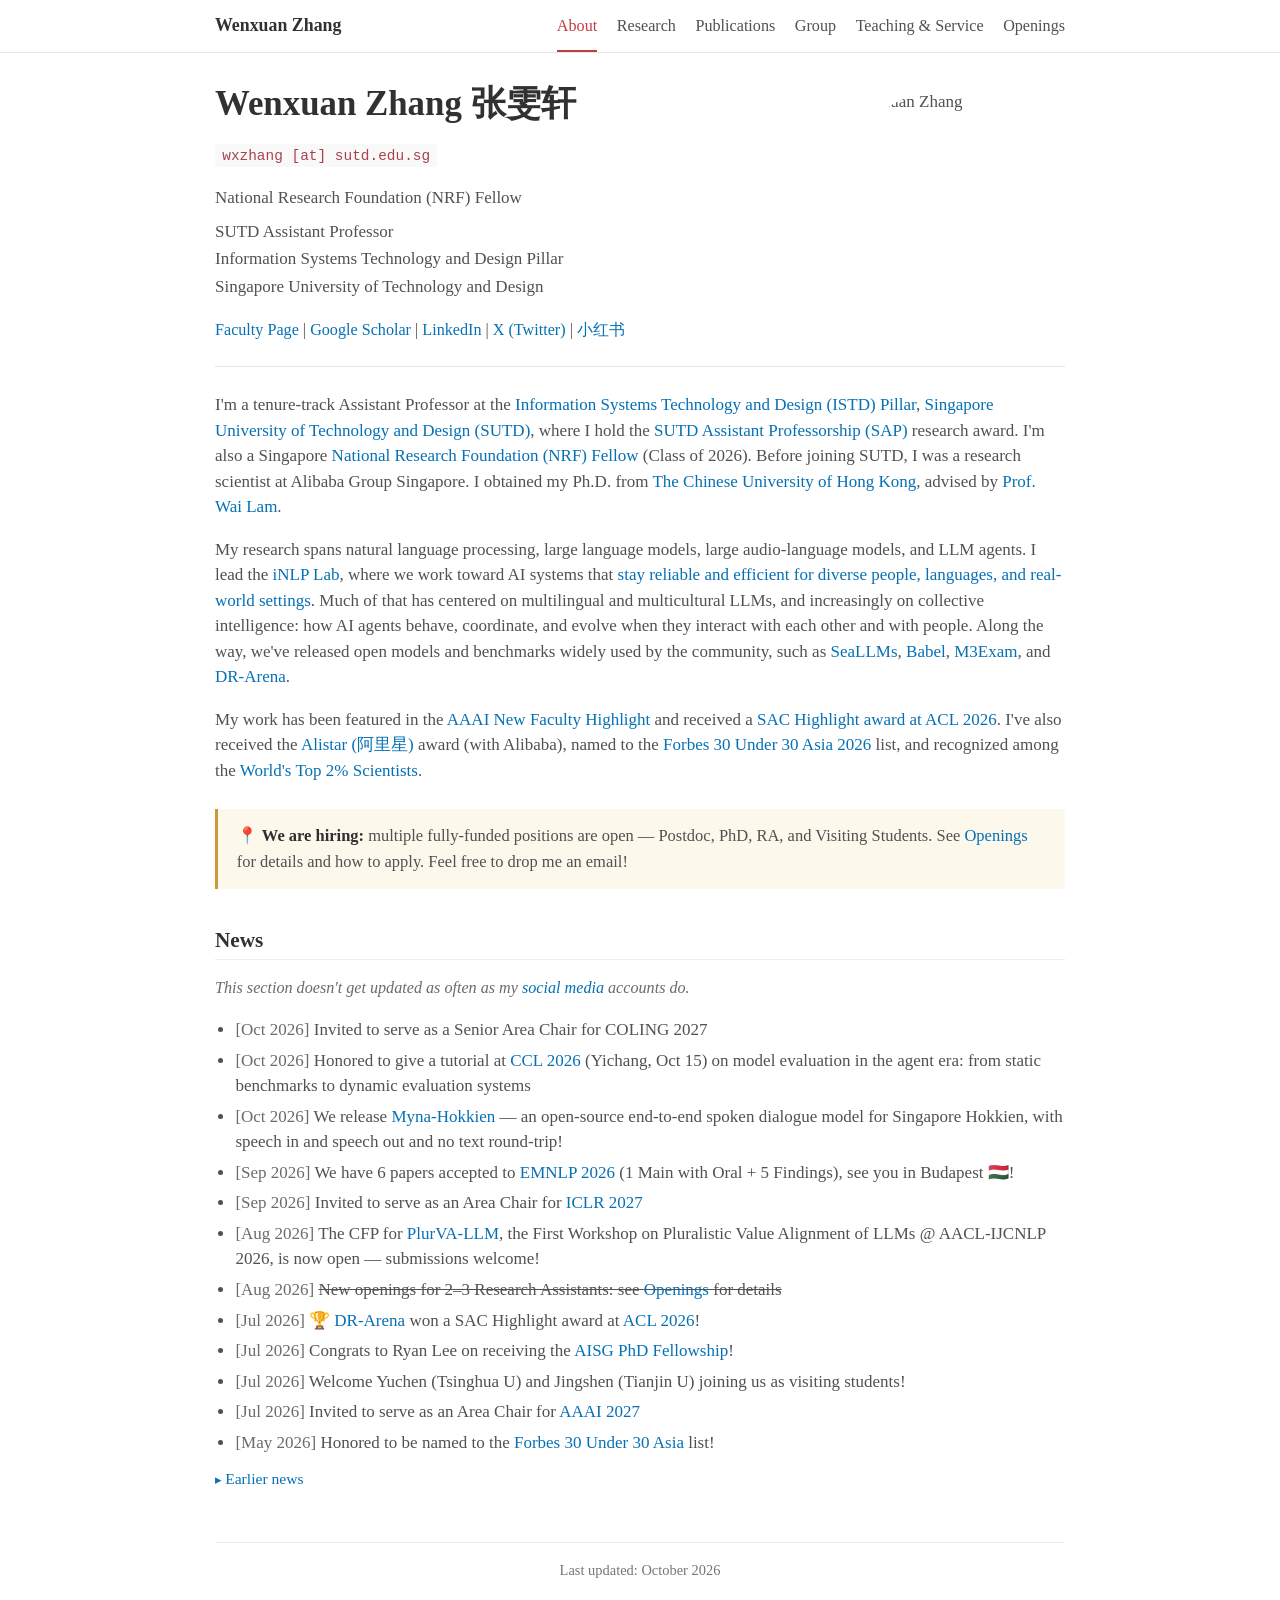
==== commit 177b9c41: "Update news, publications, group and openings for Oct 2026 - News: COLING 2027 SAC, CCL 2026 tutoria" ====
--- a/index.html
+++ b/index.html
@@ -122,21 +122,26 @@
   </p>
 
   <ul class="news-list">
+    <li><span class="news-date">[Oct 2026]</span> Invited to serve as a Senior Area Chair for COLING 2027</li>
+    <li><span class="news-date">[Oct 2026]</span> Honored to give a tutorial at <a href="https://cips-cl.org/static/CCL2026/en/index.html">CCL 2026</a> (Yichang, Oct 15) on model evaluation in the agent era: from static benchmarks to dynamic evaluation systems</li>
+    <li><span class="news-date">[Oct 2026]</span> We release <a href="https://huggingface.co/iNLP-Lab/Myna-Hokkien">Myna-Hokkien</a> — an open-source end-to-end spoken dialogue model for Singapore Hokkien, with speech in and speech out and no text round-trip!</li>
+    <li><span class="news-date">[Sep 2026]</span> We have 6 papers accepted to <a href="https://2026.emnlp.org/">EMNLP 2026</a> (1 Main with Oral + 5 Findings), see you in Budapest 🇭🇺!</li>
+    <li><span class="news-date">[Sep 2026]</span> Invited to serve as an Area Chair for <a href="https://iclr.cc/">ICLR 2027</a></li>
     <li><span class="news-date">[Aug 2026]</span> The CFP for <a href="https://plurvallm2026.github.io/index.html">PlurVA-LLM</a>, the First Workshop on Pluralistic Value Alignment of LLMs @ AACL-IJCNLP 2026, is now open — submissions welcome!</li>
-    <li><span class="news-date">[Aug 2026]</span> New openings for 2–3 Research Assistants: see <a href="getinvolved.html">Openings</a> for details</li>
+    <li><span class="news-date">[Aug 2026]</span> <del>New openings for 2–3 Research Assistants: see <a href="getinvolved.html">Openings</a> for details</del></li>
     <li><span class="news-date">[Jul 2026]</span> 🏆 <a href="https://inlp-lab.github.io/DR-Arena/">DR-Arena</a> won a SAC Highlight award at <a href="https://2026.aclweb.org/">ACL 2026</a>!</li>
     <li><span class="news-date">[Jul 2026]</span> Congrats to Ryan Lee on receiving the <a href="https://aisingapore.org/research/phd-fellowship-programme/">AISG PhD Fellowship</a>!</li>
     <li><span class="news-date">[Jul 2026]</span> Welcome Yuchen (Tsinghua U) and Jingshen (Tianjin U) joining us as visiting students!</li>
     <li><span class="news-date">[Jul 2026]</span> Invited to serve as an Area Chair for <a href="https://aaai.org/conference/aaai/aaai-27/">AAAI 2027</a></li>
     <li><span class="news-date">[May 2026]</span> Honored to be named to the <a href="https://www.forbes.com/profile/zhang-wenxuan/?list=30under30-asia-healthcare-science/">Forbes 30 Under 30 Asia</a> list!</li>
-    <li><span class="news-date">[Apr 2026]</span> We have 6 papers accepted to ACL 2026, see you in San Diego :)</li>
-    <li><span class="news-date">[Feb 2026]</span> Excited to share that I'm awarded NRF Fellow (Class of 2026)!</li>
-    <li><span class="news-date">[Jan 2026]</span> Happy to share that we have 4 papers accepted to ICLR 2026 (out of 4 submissions!)</li>
   </ul>
 
   <details class="more">
     <summary>Earlier news</summary>
     <ul class="news-list">
+      <li><span class="news-date">[Apr 2026]</span> We have 6 papers accepted to ACL 2026, see you in San Diego :)</li>
+      <li><span class="news-date">[Feb 2026]</span> Excited to share that I'm awarded NRF Fellow (Class of 2026)!</li>
+      <li><span class="news-date">[Jan 2026]</span> Happy to share that we have 4 papers accepted to ICLR 2026 (out of 4 submissions!)</li>
       <li><span class="news-date">[Jan 2026]</span> Invited to serve as Registration Chair for AACL 2026</li>
       <li><span class="news-date">[Jan 2026]</span> Invited to serve as Area Chair for COLM 2026</li>
       <li><span class="news-date">[Dec 2025]</span> Our project on "Culturally-Aware Proactive Conversational AI" has been awarded <strong>SGD 1M</strong> under the AISG Research-Governance Grant!</li>
@@ -163,7 +168,7 @@
 </main>
 
 <footer class="site-footer">
-  Last updated: August 2026
+  Last updated: October 2026
 </footer>
 </div>
 
--- a/styles.css
+++ b/styles.css
@@ -5,7 +5,9 @@
      1. Base       reset, typography, element defaults
      2. Chrome     top nav, page headings, footer
      3. Components hero, callouts, publications, group, lists
-     4. Legacy     only for courses/50040-nlp.html
+
+   The course pages under courses/ are self-contained: they carry their own
+   layout in a <style> block and only borrow the base typography from here.
 
    The page HTML carries no inline styles: to change wording edit the .html
    files, to change appearance edit this file.
@@ -964,6 +966,12 @@
     margin-top: .45rem
 }
 
+/* recruiting note following a member section — separated by the same air as the
+   gap between two member entries, so it reads as its own line, not part of the last entry */
+.member-list + .muted {
+    margin-top: 1.6rem
+}
+
 /* ---- Group: alumni ---- */
 .alumni-list {
     padding-left: 1.2rem
@@ -972,38 +980,3 @@
 .alumni-list li {
     margin-bottom: .3rem
 }
-
-
-/* =========================================================================
-   4. Legacy — only courses/50040-nlp.html still uses these. The main six
-      pages do not. Safe to delete once that page is brought in line with
-      the current layout.
-   ========================================================================= */
-
-.home {
-    margin-top: -3rem
-}
-
-.mini-intro {
-    max-width: 100%;
-    padding-bottom: 4rem
-}
-
-.mini-intro h1,
-.mini-intro p {
-    max-width: 75%;
-    padding-right: .5rem
-}
-
-.mini-intro h1 {
-    padding-bottom: .5rem;
-    margin-bottom: 1rem;
-    color: #515151
-}
-
-.mini-intro .avatar {
-    float: right;
-    max-width: 30%;
-    border-radius: 50%;
-    margin-bottom: 1rem
-}
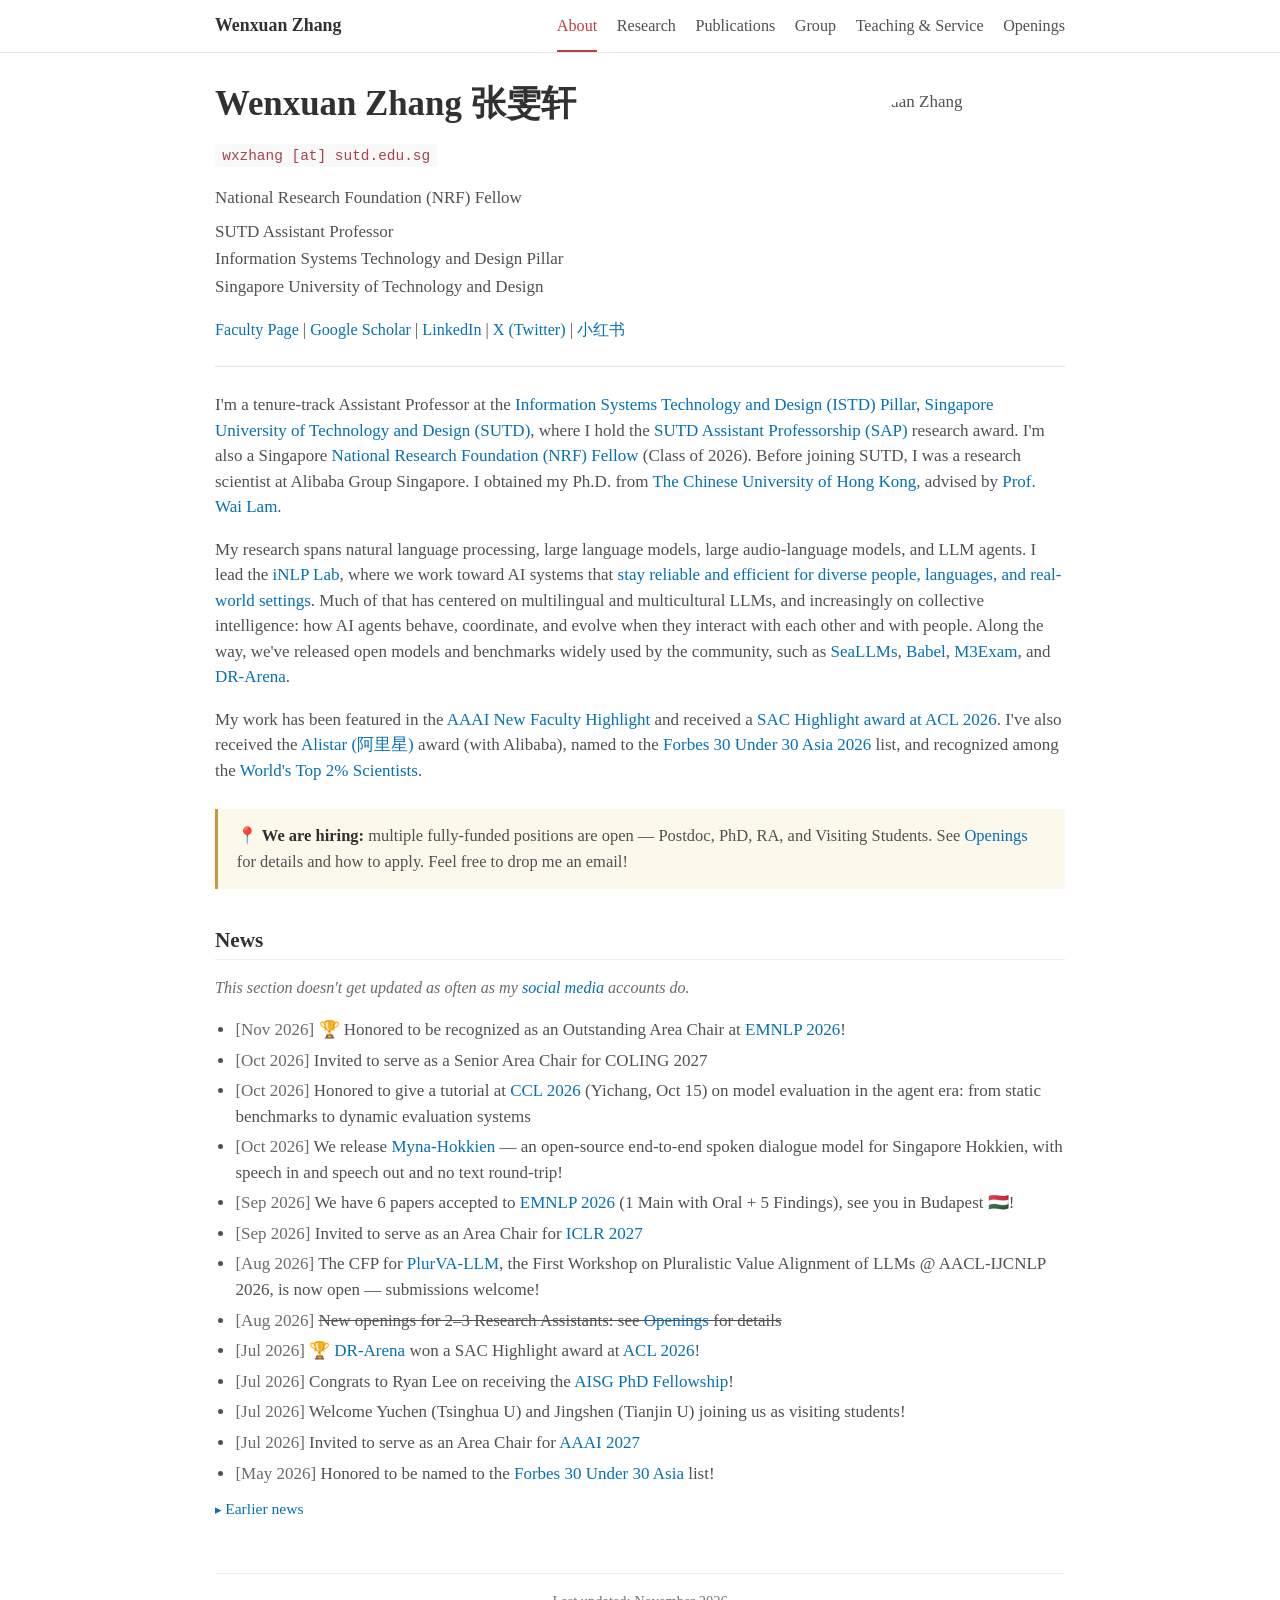
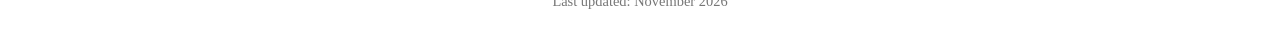
==== commit b7102fdb: "Add new group members and EMNLP 2026 Outstanding Area Chair - Group: add postdoc Li Chuang (Victor) " ====
--- a/index.html
+++ b/index.html
@@ -122,6 +122,7 @@
   </p>
 
   <ul class="news-list">
+    <li><span class="news-date">[Nov 2026]</span> 🏆 Honored to be recognized as an Outstanding Area Chair at <a href="https://2026.emnlp.org/">EMNLP 2026</a>!</li>
     <li><span class="news-date">[Oct 2026]</span> Invited to serve as a Senior Area Chair for COLING 2027</li>
     <li><span class="news-date">[Oct 2026]</span> Honored to give a tutorial at <a href="https://cips-cl.org/static/CCL2026/en/index.html">CCL 2026</a> (Yichang, Oct 15) on model evaluation in the agent era: from static benchmarks to dynamic evaluation systems</li>
     <li><span class="news-date">[Oct 2026]</span> We release <a href="https://huggingface.co/iNLP-Lab/Myna-Hokkien">Myna-Hokkien</a> — an open-source end-to-end spoken dialogue model for Singapore Hokkien, with speech in and speech out and no text round-trip!</li>
@@ -168,7 +169,7 @@
 </main>
 
 <footer class="site-footer">
-  Last updated: October 2026
+  Last updated: November 2026
 </footer>
 </div>
 
